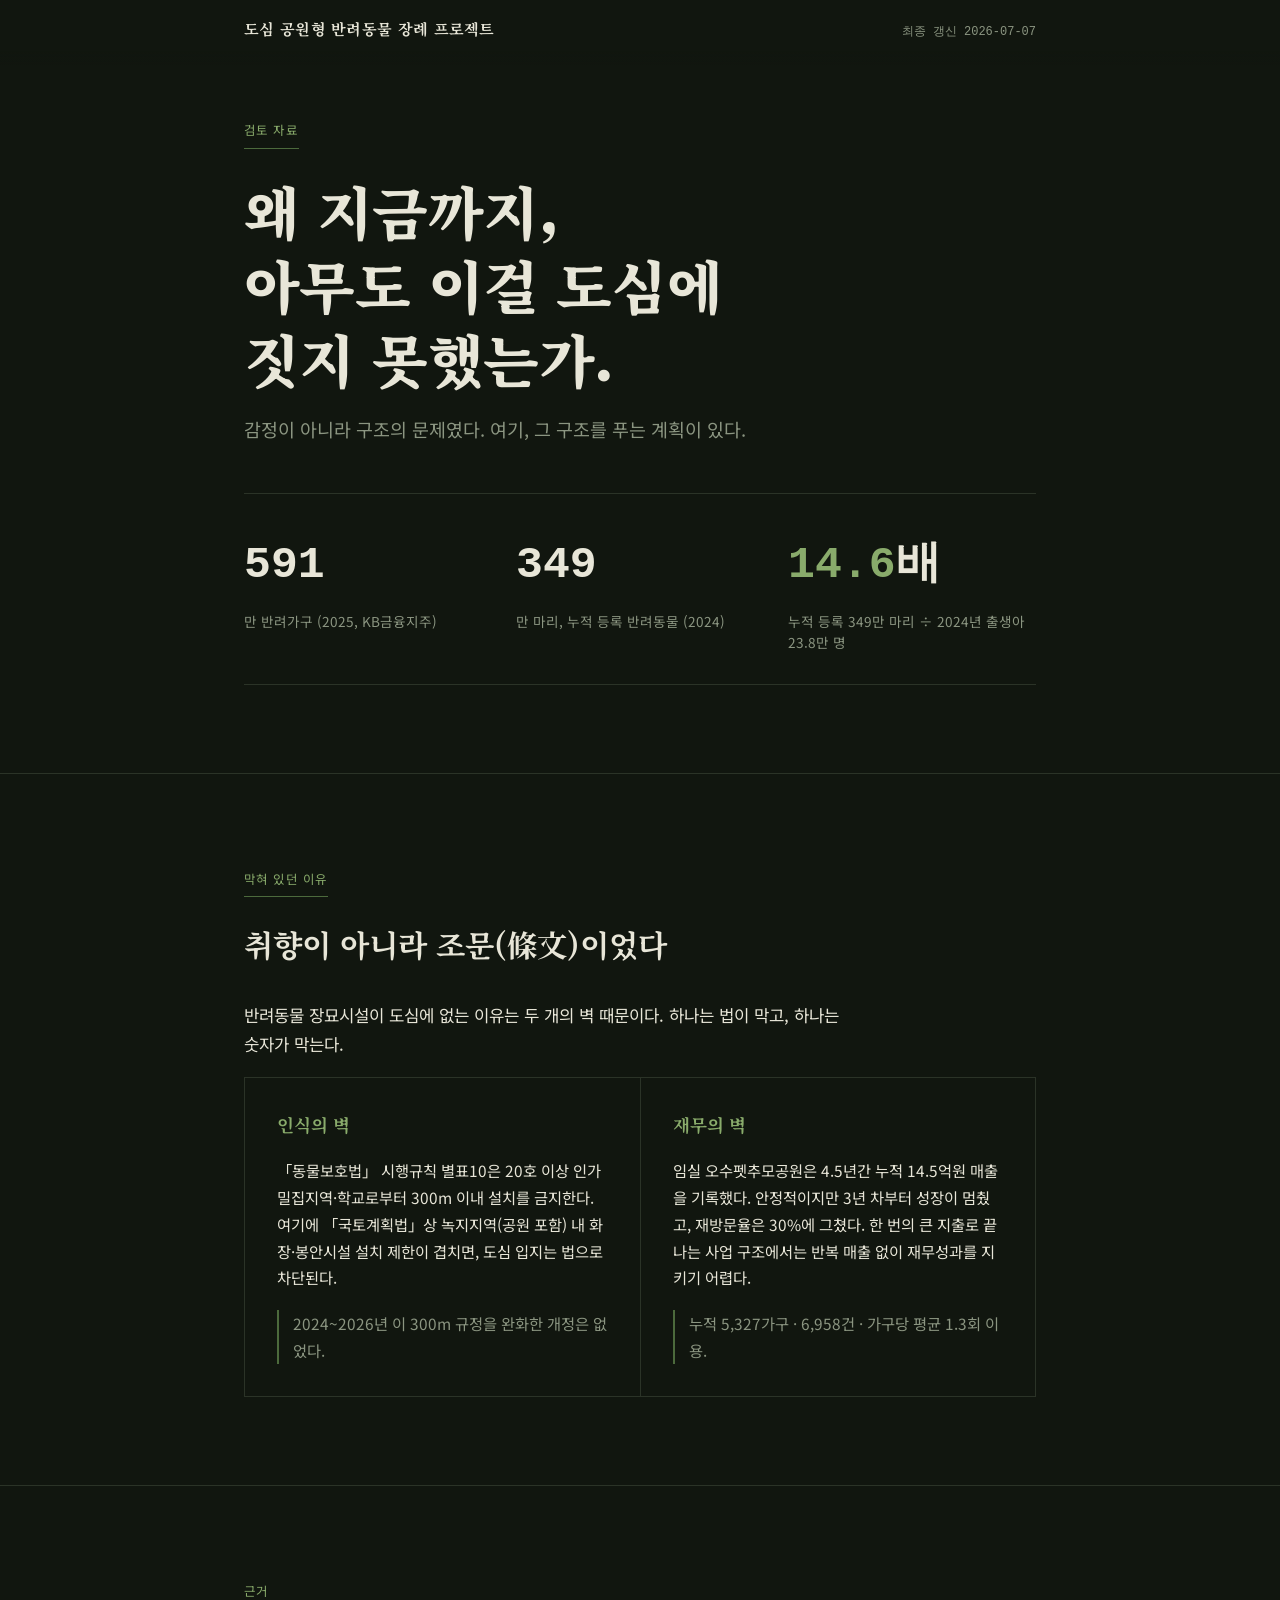
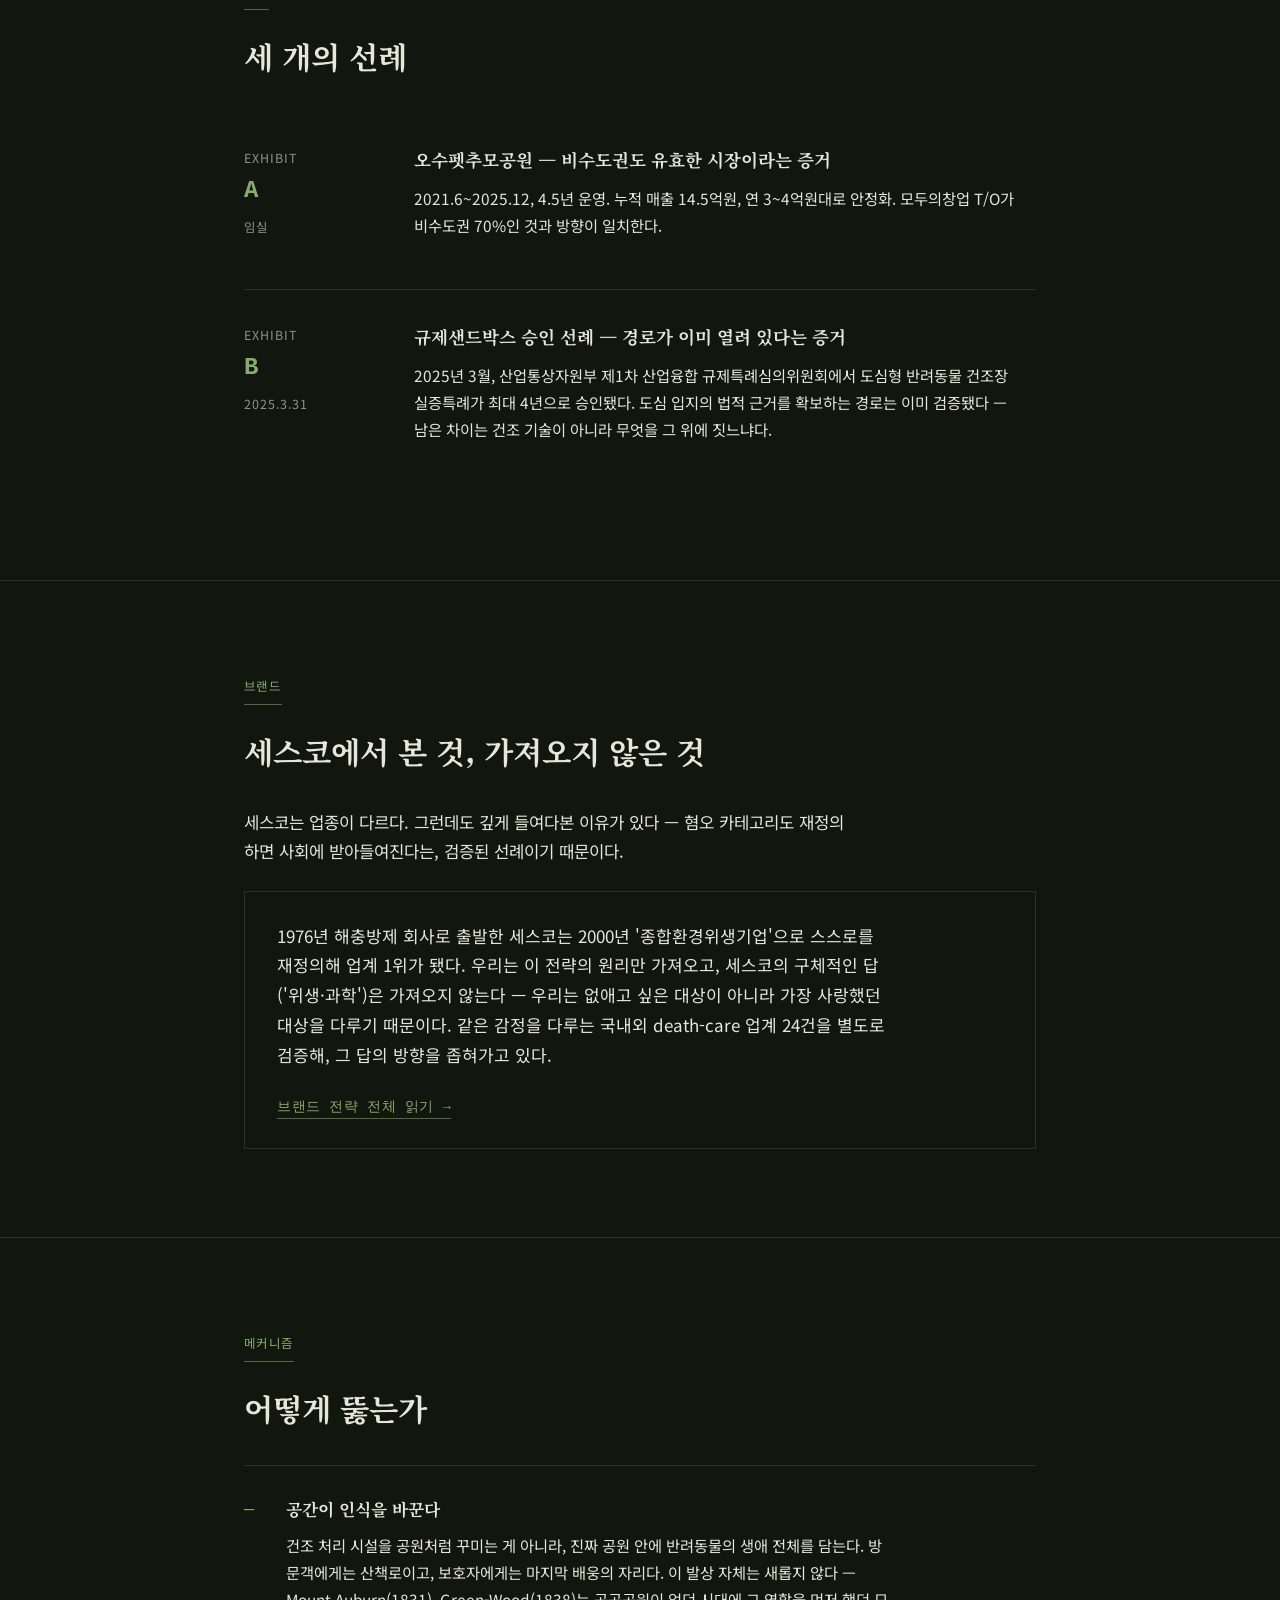
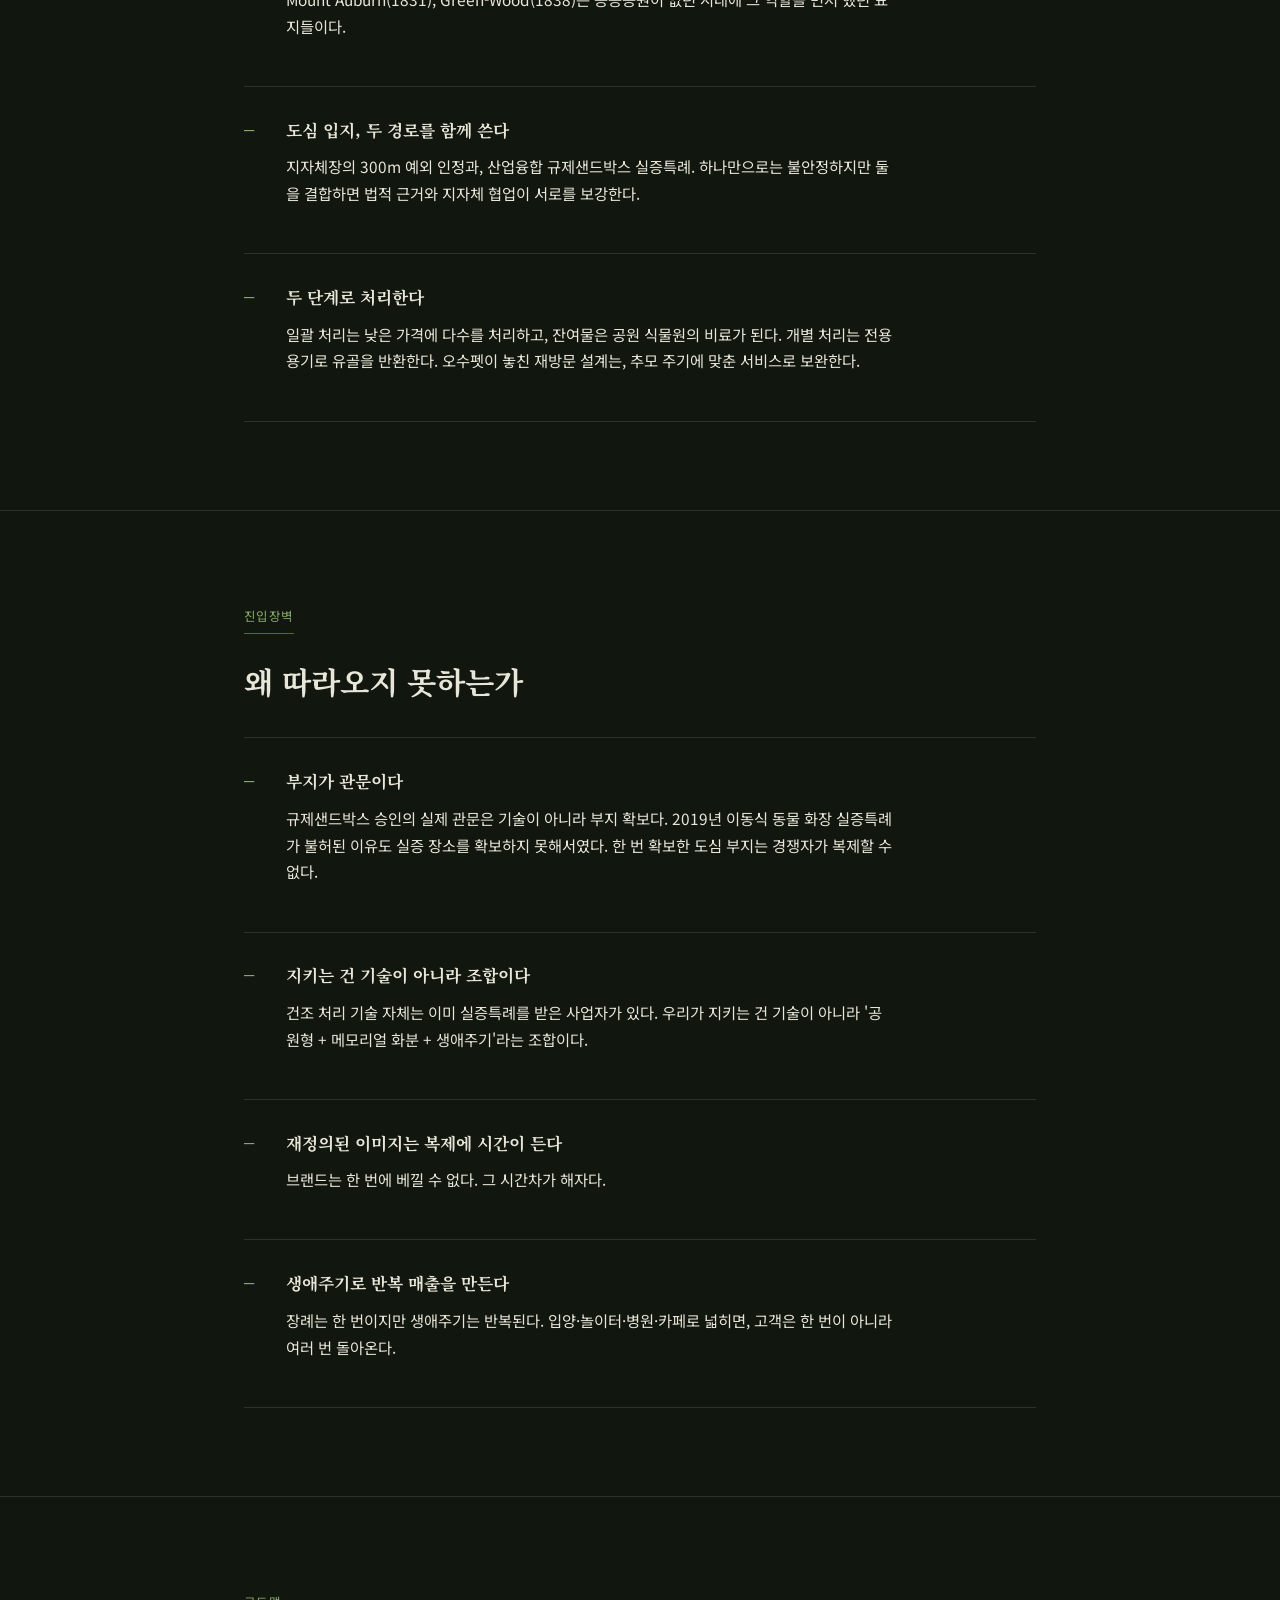
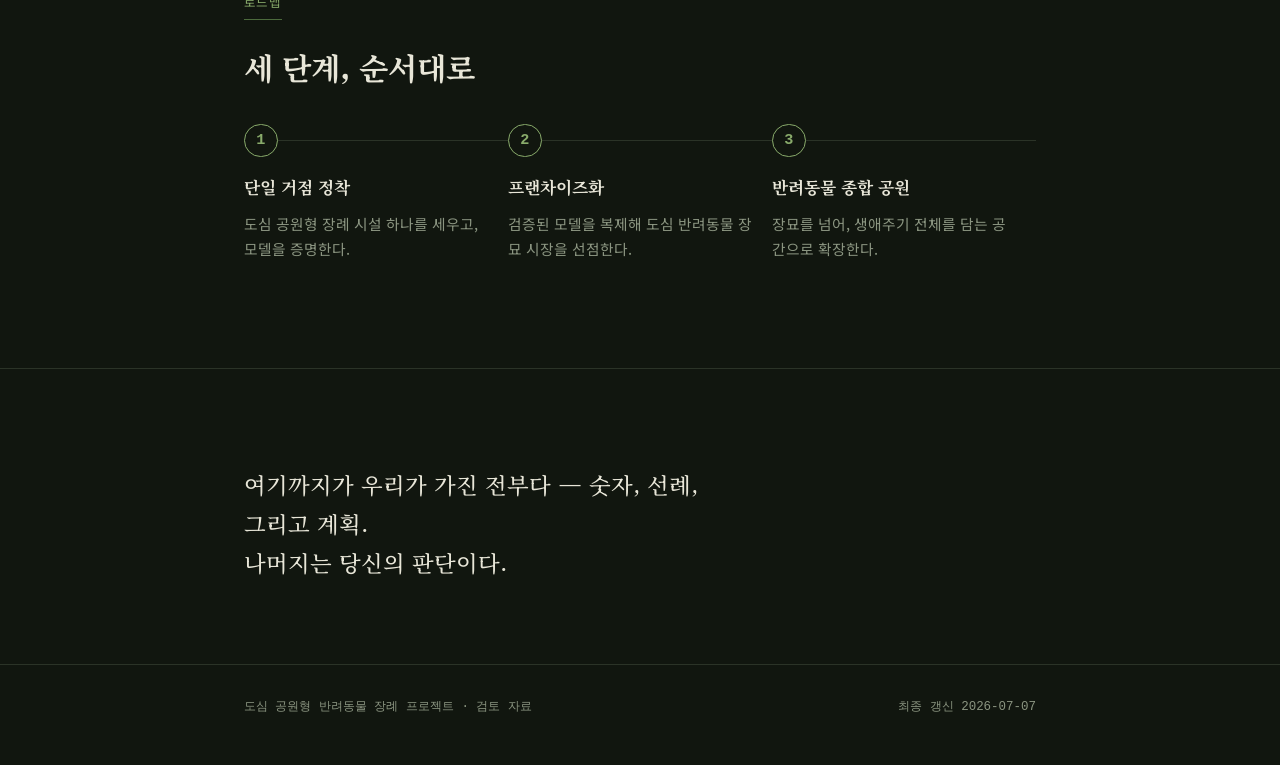
==== index.html @ 2a8d81c7 "Split brand deep-dive into its own page, apply green palette - Extract shared CSS/JS into assets/ so" ====
<!doctype html>
<html lang="ko">
<head>
<meta charset="utf-8" />
<meta name="viewport" content="width=device-width, initial-scale=1" />
<title>도심 공원형 반려동물 장례 프로젝트 — 검토 자료</title>
<meta name="description" content="도심 공원형 반려동물 장례 프로젝트: 왜 지금까지 아무도 이걸 도심에 짓지 못했는가에 대한 사실과 계획." />
<link rel="preconnect" href="https://fonts.googleapis.com" />
<link rel="preconnect" href="https://fonts.gstatic.com" crossorigin />
<link href="https://fonts.googleapis.com/css2?family=Noto+Serif+KR:wght@500;700;900&family=Noto+Sans+KR:wght@400;500;700&display=swap" rel="stylesheet" />
<link rel="stylesheet" href="assets/style.css" />
</head>
<body>

<header class="top">
  <div class="wrap">
    <span class="brand">도심 공원형 반려동물 장례 프로젝트</span>
    <span class="updated" id="updated">최종 갱신 2026-07-07</span>
  </div>
</header>

<section class="hero">
  <div class="wrap">
    <span class="eyebrow">검토 자료</span>
    <h1 class="reveal">왜 지금까지,<br>아무도 이걸 도심에<br>짓지 못했는가.</h1>
    <p class="sub reveal">감정이 아니라 구조의 문제였다. 여기, 그 구조를 푸는 계획이 있다.</p>

    <div class="statline reveal">
      <div class="stat">
        <div class="num" data-to="591">0</div>
        <div class="label">만 반려가구 (2025, KB금융지주)</div>
      </div>
      <div class="stat">
        <div class="num" data-to="349">0</div>
        <div class="label">만 마리, 누적 등록 반려동물 (2024)</div>
      </div>
      <div class="stat">
        <div class="num"><span>14.6</span><span style="color:var(--ink)">배</span></div>
        <div class="label">누적 등록 349만 마리 ÷ 2024년 출생아 23.8만 명</div>
      </div>
    </div>
  </div>
</section>

<section>
  <div class="wrap">
    <span class="eyebrow reveal">막혀 있던 이유</span>
    <h2 class="reveal">취향이 아니라 조문(條文)이었다</h2>
    <p class="lede reveal">반려동물 장묘시설이 도심에 없는 이유는 두 개의 벽 때문이다. 하나는 법이 막고, 하나는 숫자가 막는다.</p>
    <div class="walls reveal">
      <div class="wall">
        <h3>인식의 벽</h3>
        <p>「동물보호법」 시행규칙 별표10은 20호 이상 인가밀집지역·학교로부터 300m 이내 설치를 금지한다. 여기에 「국토계획법」상 녹지지역(공원 포함) 내 화장·봉안시설 설치 제한이 겹치면, 도심 입지는 법으로 차단된다.</p>
        <p class="cite">2024~2026년 이 300m 규정을 완화한 개정은 없었다.</p>
      </div>
      <div class="wall">
        <h3>재무의 벽</h3>
        <p>임실 오수펫추모공원은 4.5년간 누적 14.5억원 매출을 기록했다. 안정적이지만 3년 차부터 성장이 멈췄고, 재방문율은 30%에 그쳤다. 한 번의 큰 지출로 끝나는 사업 구조에서는 반복 매출 없이 재무성과를 지키기 어렵다.</p>
        <p class="cite">누적 5,327가구 · 6,958건 · 가구당 평균 1.3회 이용.</p>
      </div>
    </div>
  </div>
</section>

<section>
  <div class="wrap">
    <span class="eyebrow reveal">근거</span>
    <h2 class="reveal">세 개의 선례</h2>

    <div class="exhibit reveal">
      <div class="tag">Exhibit<b>A</b>임실</div>
      <div>
        <h3>오수펫추모공원 — 비수도권도 유효한 시장이라는 증거</h3>
        <p>2021.6~2025.12, 4.5년 운영. 누적 매출 14.5억원, 연 3~4억원대로 안정화. 모두의창업 T/O가 비수도권 70%인 것과 방향이 일치한다.</p>
      </div>
    </div>

    <div class="exhibit reveal">
      <div class="tag">Exhibit<b>B</b>2025.3.31</div>
      <div>
        <h3>규제샌드박스 승인 선례 — 경로가 이미 열려 있다는 증거</h3>
        <p>2025년 3월, 산업통상자원부 제1차 산업융합 규제특례심의위원회에서 도심형 반려동물 건조장 실증특례가 최대 4년으로 승인됐다. 도심 입지의 법적 근거를 확보하는 경로는 이미 검증됐다 — 남은 차이는 건조 기술이 아니라 무엇을 그 위에 짓느냐다.</p>
      </div>
    </div>

  </div>
</section>

<section>
  <div class="wrap">
    <span class="eyebrow reveal">브랜드</span>
    <h2 class="reveal">세스코에서 본 것, 가져오지 않은 것</h2>
    <p class="lede reveal">세스코는 업종이 다르다. 그런데도 깊게 들여다본 이유가 있다 — 혐오 카테고리도 재정의하면 사회에 받아들여진다는, 검증된 선례이기 때문이다.</p>
    <div class="teaser reveal">
      <p>1976년 해충방제 회사로 출발한 세스코는 2000년 '종합환경위생기업'으로 스스로를 재정의해 업계 1위가 됐다. 우리는 이 전략의 원리만 가져오고, 세스코의 구체적인 답('위생·과학')은 가져오지 않는다 — 우리는 없애고 싶은 대상이 아니라 가장 사랑했던 대상을 다루기 때문이다. 같은 감정을 다루는 국내외 death-care 업계 24건을 별도로 검증해, 그 답의 방향을 좁혀가고 있다.</p>
      <a class="more" href="brand.html">브랜드 전략 전체 읽기 →</a>
    </div>
  </div>
</section>

<section>
  <div class="wrap">
    <span class="eyebrow reveal">메커니즘</span>
    <h2 class="reveal">어떻게 뚫는가</h2>

    <div class="mech reveal">
      <div class="mech-item">
        <div class="dot">―</div>
        <div>
          <h3>공간이 인식을 바꾼다</h3>
          <p>건조 처리 시설을 공원처럼 꾸미는 게 아니라, 진짜 공원 안에 반려동물의 생애 전체를 담는다. 방문객에게는 산책로이고, 보호자에게는 마지막 배웅의 자리다. 이 발상 자체는 새롭지 않다 — Mount Auburn(1831), Green-Wood(1838)는 공공공원이 없던 시대에 그 역할을 먼저 했던 묘지들이다.</p>
        </div>
      </div>
      <div class="mech-item">
        <div class="dot">―</div>
        <div>
          <h3>도심 입지, 두 경로를 함께 쓴다</h3>
          <p>지자체장의 300m 예외 인정과, 산업융합 규제샌드박스 실증특례. 하나만으로는 불안정하지만 둘을 결합하면 법적 근거와 지자체 협업이 서로를 보강한다.</p>
        </div>
      </div>
      <div class="mech-item">
        <div class="dot">―</div>
        <div>
          <h3>두 단계로 처리한다</h3>
          <p>일괄 처리는 낮은 가격에 다수를 처리하고, 잔여물은 공원 식물원의 비료가 된다. 개별 처리는 전용 용기로 유골을 반환한다. 오수펫이 놓친 재방문 설계는, 추모 주기에 맞춘 서비스로 보완한다.</p>
        </div>
      </div>
    </div>
  </div>
</section>

<section>
  <div class="wrap">
    <span class="eyebrow reveal">진입장벽</span>
    <h2 class="reveal">왜 따라오지 못하는가</h2>

    <div class="mech reveal">
      <div class="mech-item">
        <div class="dot">―</div>
        <div>
          <h3>부지가 관문이다</h3>
          <p>규제샌드박스 승인의 실제 관문은 기술이 아니라 부지 확보다. 2019년 이동식 동물 화장 실증특례가 불허된 이유도 실증 장소를 확보하지 못해서였다. 한 번 확보한 도심 부지는 경쟁자가 복제할 수 없다.</p>
        </div>
      </div>
      <div class="mech-item">
        <div class="dot">―</div>
        <div>
          <h3>지키는 건 기술이 아니라 조합이다</h3>
          <p>건조 처리 기술 자체는 이미 실증특례를 받은 사업자가 있다. 우리가 지키는 건 기술이 아니라 '공원형 + 메모리얼 화분 + 생애주기'라는 조합이다.</p>
        </div>
      </div>
      <div class="mech-item">
        <div class="dot">―</div>
        <div>
          <h3>재정의된 이미지는 복제에 시간이 든다</h3>
          <p>브랜드는 한 번에 베낄 수 없다. 그 시간차가 해자다.</p>
        </div>
      </div>
      <div class="mech-item">
        <div class="dot">―</div>
        <div>
          <h3>생애주기로 반복 매출을 만든다</h3>
          <p>장례는 한 번이지만 생애주기는 반복된다. 입양·놀이터·병원·카페로 넓히면, 고객은 한 번이 아니라 여러 번 돌아온다.</p>
        </div>
      </div>
    </div>
  </div>
</section>

<section>
  <div class="wrap">
    <span class="eyebrow reveal">로드맵</span>
    <h2 class="reveal">세 단계, 순서대로</h2>
    <div class="road reveal">
      <div class="step">
        <div class="n">1</div>
        <h3>단일 거점 정착</h3>
        <p>도심 공원형 장례 시설 하나를 세우고, 모델을 증명한다.</p>
      </div>
      <div class="step">
        <div class="n">2</div>
        <h3>프랜차이즈화</h3>
        <p>검증된 모델을 복제해 도심 반려동물 장묘 시장을 선점한다.</p>
      </div>
      <div class="step">
        <div class="n">3</div>
        <h3>반려동물 종합 공원</h3>
        <p>장묘를 넘어, 생애주기 전체를 담는 공간으로 확장한다.</p>
      </div>
    </div>
  </div>
</section>

<section class="close">
  <div class="wrap">
    <p class="lede reveal">여기까지가 우리가 가진 전부다 — 숫자, 선례, 그리고 계획.<br>나머지는 당신의 판단이다.</p>
  </div>
</section>

<footer>
  <div class="wrap">
    <span>도심 공원형 반려동물 장례 프로젝트 · 검토 자료</span>
    <span>최종 갱신 2026-07-07</span>
  </div>
</footer>

<script src="assets/main.js"></script>

</body>
</html>
---- assets/style.css ----
:root{
  --ground:#11160f;
  --panel:#19211a;
  --ink:#e8e6d8;
  --muted:#8b9581;
  --accent:#89ab6b;
  --accent-dim:#4c6a3c;
  --line:#2b3327;
}
*{box-sizing:border-box;}
html{scroll-behavior:smooth;}
body{
  margin:0;
  background:var(--ground);
  color:var(--ink);
  font-family:'Noto Sans KR', -apple-system, 'Malgun Gothic', sans-serif;
  font-size:17px;
  line-height:1.75;
  -webkit-font-smoothing:antialiased;
}
@media (prefers-reduced-motion: no-preference){
  .reveal{opacity:0; transform:translateY(14px); transition:opacity .7s ease, transform .7s ease;}
  .reveal.in{opacity:1; transform:translateY(0);}
}
a{color:var(--accent);}
.mono{font-family:ui-monospace,'SF Mono','Cascadia Mono',Consolas,monospace; font-variant-numeric:tabular-nums;}
.serif{font-family:'Noto Serif KR','Nanum Myeongjo',ui-serif,Georgia,serif;}
.wrap{max-width:840px; margin:0 auto; padding:0 1.5rem;}

header.top{
  position:sticky; top:0; z-index:10;
  background:linear-gradient(var(--ground) 78%, transparent);
  padding:1rem 0 1.4rem;
}
header.top .wrap{display:flex; align-items:baseline; justify-content:space-between; gap:1rem;}
.brand{font-family:'Noto Serif KR',serif; font-weight:700; font-size:.95rem; letter-spacing:.02em;}
a.brand{text-decoration:none;}
a.brand:hover{color:var(--accent);}
.updated{font-size:.75rem; color:var(--muted); font-family:ui-monospace,monospace; white-space:nowrap;}

section{padding:5.5rem 0;}
section + section{border-top:1px solid var(--line);}

.eyebrow{
  display:inline-block; font-size:.78rem; letter-spacing:.12em; text-transform:uppercase;
  color:var(--accent); border-bottom:1px solid var(--accent-dim); padding-bottom:.35rem; margin-bottom:1.6rem;
}

/* Hero */
.hero{padding-top:3rem;}
.hero h1{
  font-family:'Noto Serif KR',serif; font-weight:900;
  font-size:clamp(2rem, 5vw + .6rem, 3.6rem);
  line-height:1.28; margin:0 0 1.1rem; text-wrap:balance;
  letter-spacing:-0.01em;
}
.hero .sub{font-size:1.15rem; color:var(--muted); max-width:34rem; margin:0 0 3rem;}
.statline{
  display:grid; grid-template-columns:repeat(3,1fr); gap:1.5rem;
  border-top:1px solid var(--line); border-bottom:1px solid var(--line); padding:2rem 0;
}
.stat .num{
  font-size:clamp(1.9rem, 4vw, 2.8rem); font-weight:600; color:var(--ink);
  font-family:ui-monospace,'SF Mono',Consolas,monospace; font-variant-numeric:tabular-nums;
}
.stat .num span{color:var(--accent);}
.stat .label{font-size:.85rem; color:var(--muted); margin-top:.4rem; line-height:1.5;}

/* Page (sub-page) hero, smaller than home hero */
.page-hero h1{
  font-family:'Noto Serif KR',serif; font-weight:900;
  font-size:clamp(1.8rem, 4vw + .4rem, 3rem);
  line-height:1.32; margin:0 0 1.1rem; text-wrap:balance; letter-spacing:-0.01em;
}

h2{
  font-family:'Noto Serif KR',serif; font-weight:700;
  font-size:clamp(1.4rem, 2.6vw, 1.9rem); line-height:1.4; margin:0 0 2.2rem; text-wrap:balance;
}
p{margin:0 0 1.1rem; max-width:38rem;}
p.lede{color:var(--ink); font-size:1.05rem;}
.cite{font-size:.85rem; color:var(--muted); border-left:2px solid var(--accent-dim); padding-left:.9rem; margin:1.2rem 0 0; max-width:36rem;}

/* Two walls */
.walls{display:grid; grid-template-columns:1fr 1fr; gap:0; border:1px solid var(--line);}
.wall{padding:2rem 2rem;}
.wall + .wall{border-left:1px solid var(--line);}
.wall h3{font-family:'Noto Serif KR',serif; font-size:1.1rem; margin:0 0 1rem; color:var(--accent); font-weight:700;}
.wall p{font-size:.96rem;}

/* Exhibits */
.exhibit{
  display:grid; grid-template-columns:9rem 1fr; gap:1.6rem;
  padding:2rem 0; border-top:1px solid var(--line);
}
.exhibit:first-of-type{border-top:none;}
.exhibit .tag{font-size:.78rem; letter-spacing:.08em; color:var(--muted); text-transform:uppercase; padding-top:.2rem;}
.exhibit .tag b{display:block; color:var(--accent); font-size:1.5rem; font-family:ui-monospace,monospace; letter-spacing:0; margin-bottom:.3rem;}
.exhibit h3{font-family:'Noto Serif KR',serif; font-size:1.1rem; margin:0 0 .6rem; font-weight:700;}
.exhibit p{font-size:.96rem;}

/* Mechanism list */
.mech{border-top:1px solid var(--line);}
.mech-item{padding:1.8rem 0; border-bottom:1px solid var(--line); display:grid; grid-template-columns:1.4rem 1fr; gap:1.2rem;}
.mech-item .dot{color:var(--accent); font-family:ui-monospace,monospace;}
.mech-item h3{font-family:'Noto Serif KR',serif; font-size:1.05rem; margin:0 0 .5rem; font-weight:700;}
.mech-item p{font-size:.96rem;}

/* Teaser (short summary + link to a sub-page) */
.teaser{border:1px solid var(--line); padding:1.8rem 2rem; margin-top:1.5rem;}
.teaser p{margin-bottom:1.2rem;}
.teaser a.more{
  font-family:ui-monospace,monospace; font-size:.85rem; letter-spacing:.04em;
  color:var(--accent); text-decoration:none; border-bottom:1px solid var(--accent-dim); padding-bottom:.2rem;
}
.teaser a.more:hover{border-color:var(--accent);}

/* Roadmap */
.road{display:grid; grid-template-columns:repeat(3,1fr); gap:0; position:relative; margin-top:1rem;}
.road::before{content:"";position:absolute; top:1.05rem; left:0; right:0; height:1px; background:var(--line);}
.step{padding:0 1.2rem 0 0;}
.step .n{
  width:2.1rem; height:2.1rem; border-radius:50%; background:var(--ground); border:1px solid var(--accent);
  color:var(--accent); font-family:ui-monospace,monospace; font-weight:700; font-size:.95rem;
  display:flex; align-items:center; justify-content:center; position:relative; z-index:1; margin-bottom:1rem;
}
.step h3{font-family:'Noto Serif KR',serif; font-size:1.05rem; margin:0 0 .5rem; font-weight:700;}
.step p{font-size:.92rem; color:var(--muted);}

.close{padding:6rem 0 4rem; text-align:left;}
.close p.lede{font-family:'Noto Serif KR',serif; font-size:1.4rem; color:var(--ink); font-weight:500; max-width:30rem;}

footer{padding:2rem 0 3rem; border-top:1px solid var(--line);}
footer .wrap{display:flex; justify-content:space-between; flex-wrap:wrap; gap:.5rem; font-size:.78rem; color:var(--muted); font-family:ui-monospace,monospace;}

@media (max-width:700px){
  .statline{grid-template-columns:1fr; gap:1.4rem;}
  .walls{grid-template-columns:1fr;}
  .wall + .wall{border-left:none; border-top:1px solid var(--line);}
  .exhibit{grid-template-columns:1fr; gap:.6rem;}
  .road{grid-template-columns:1fr; gap:2rem;}
  .road::before{display:none;}
}
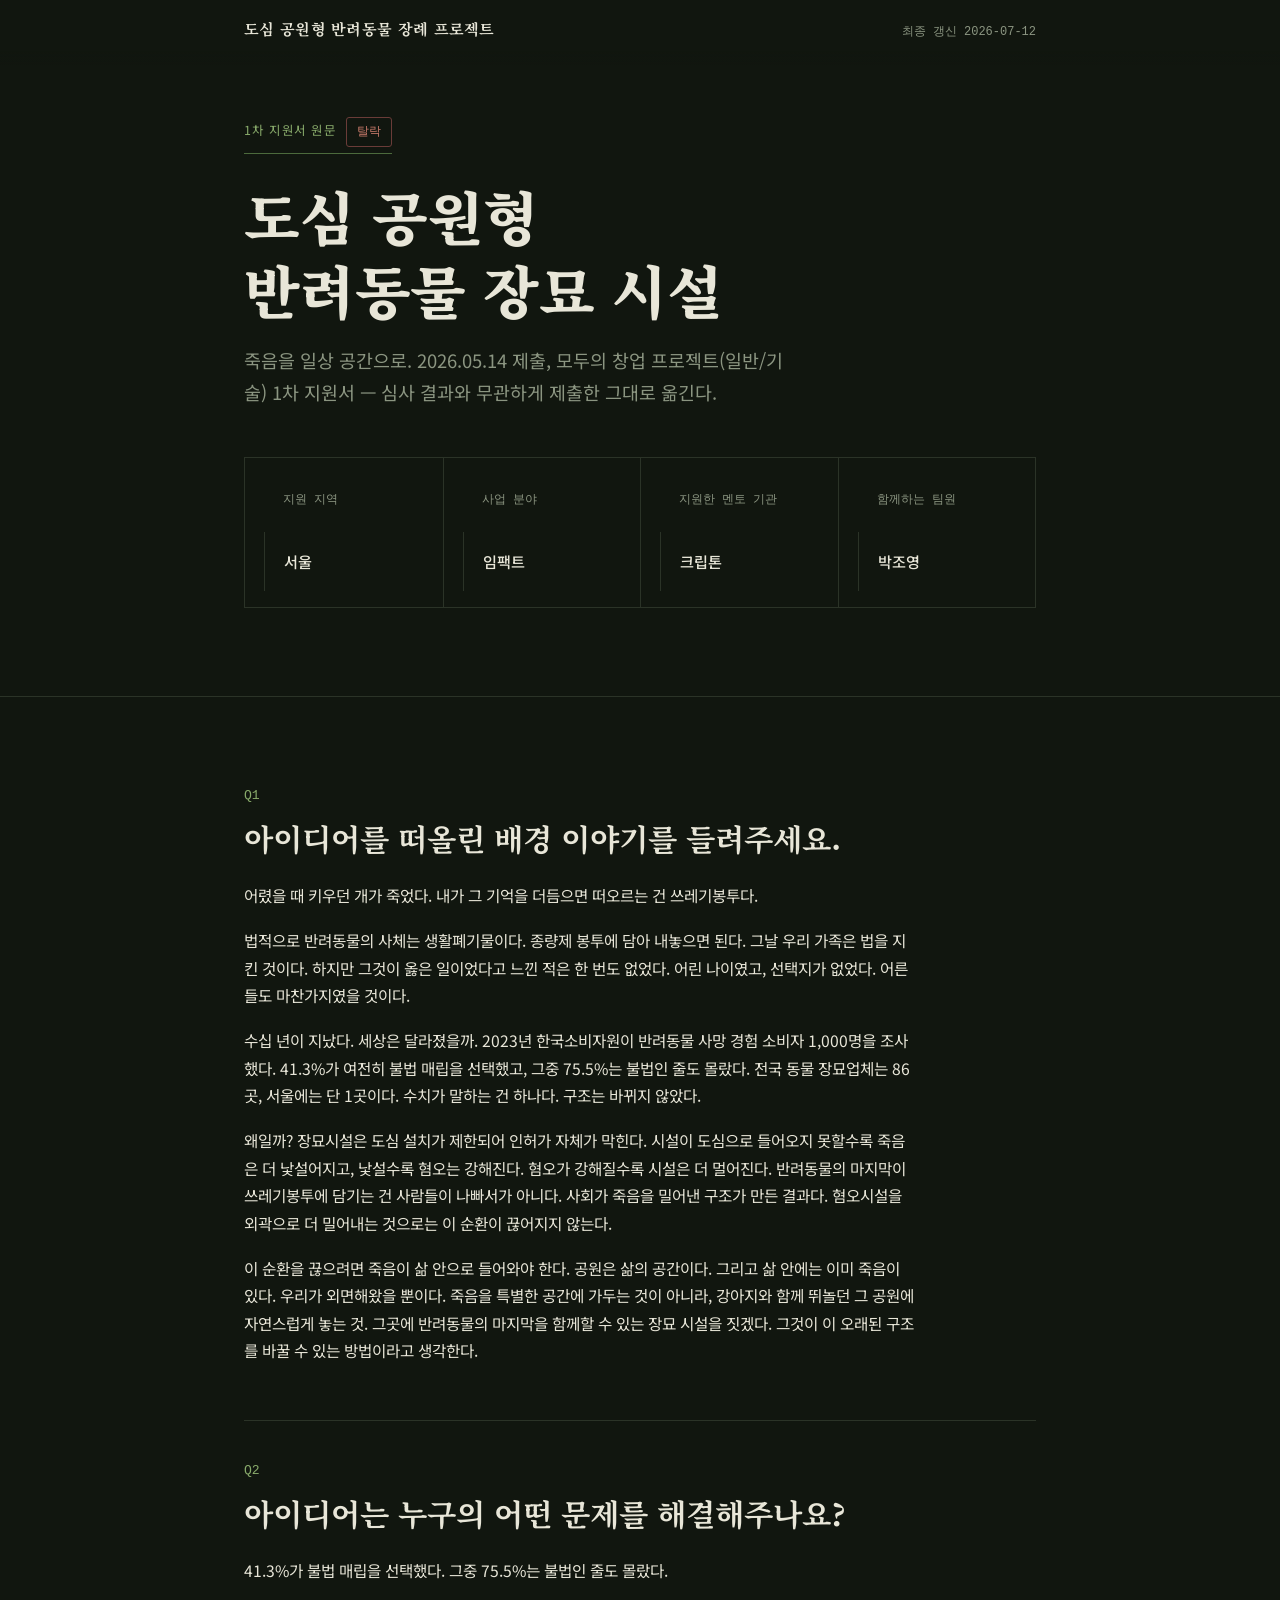
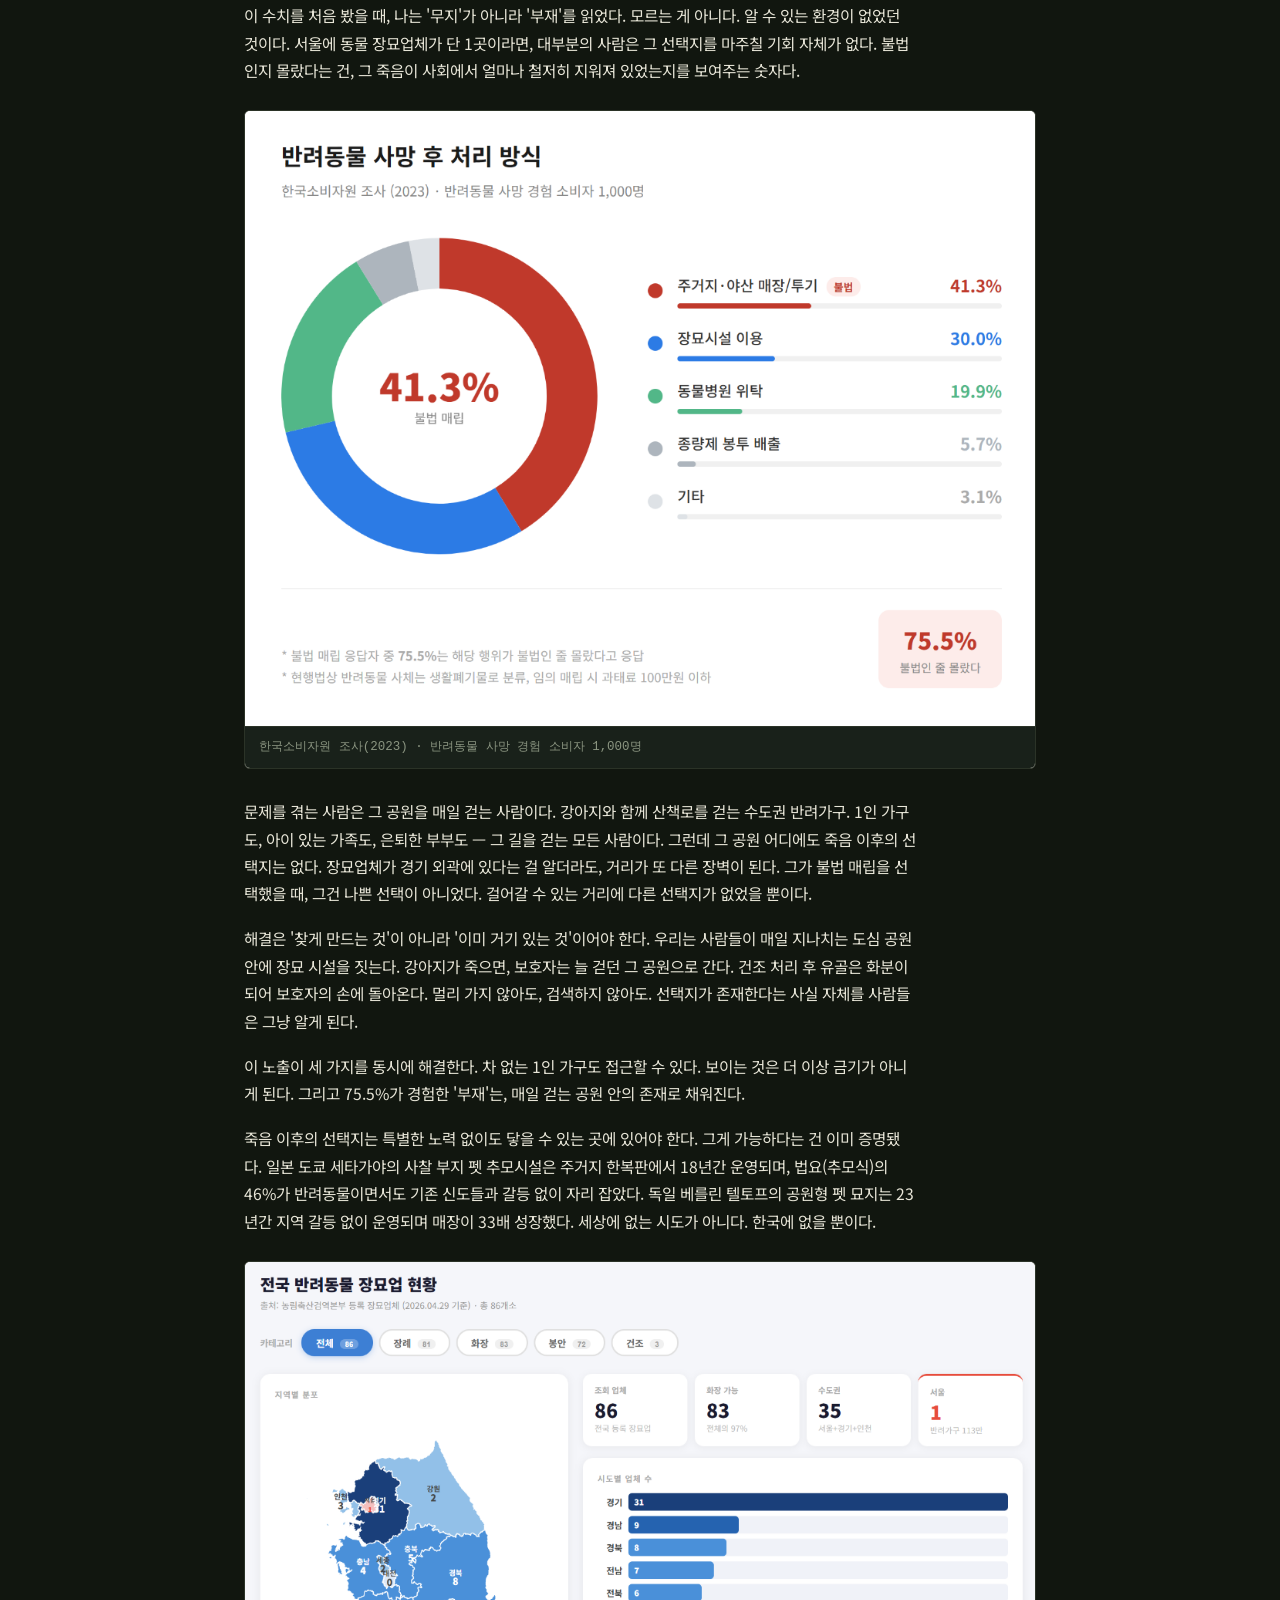
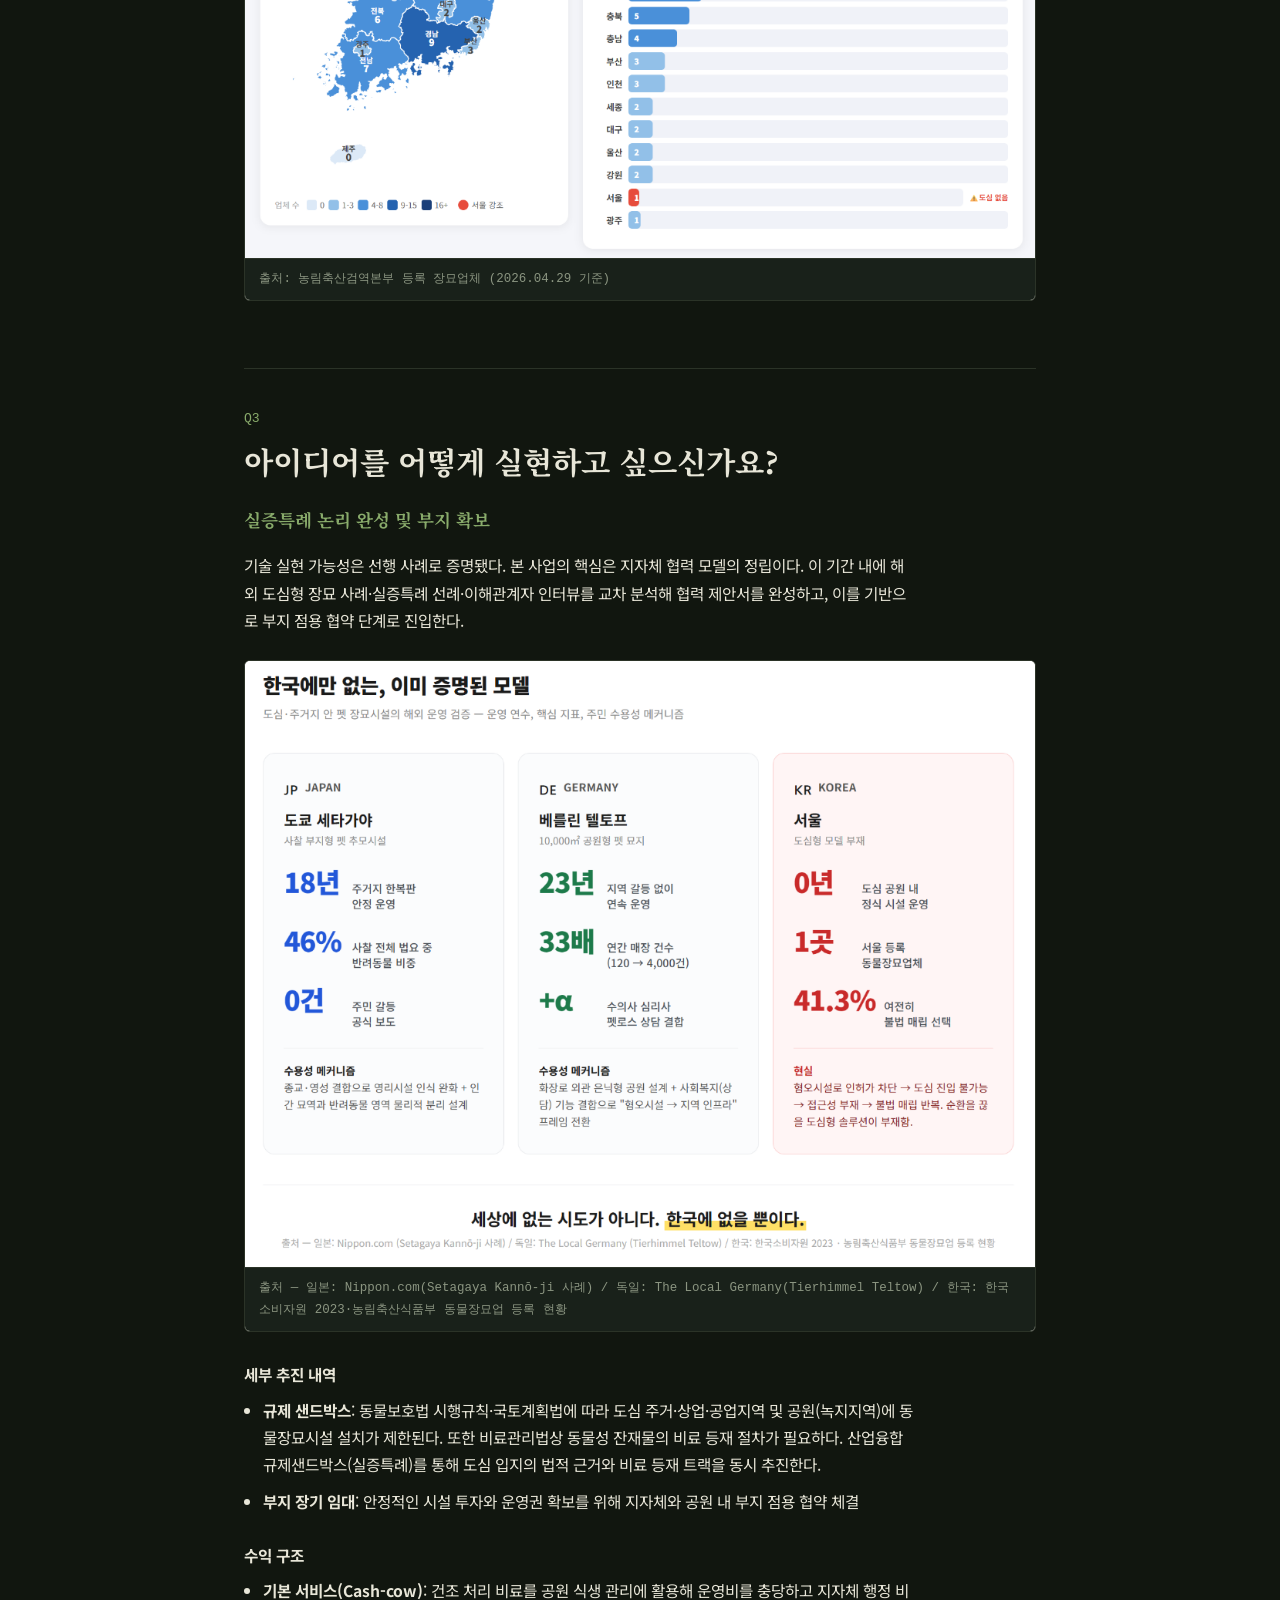
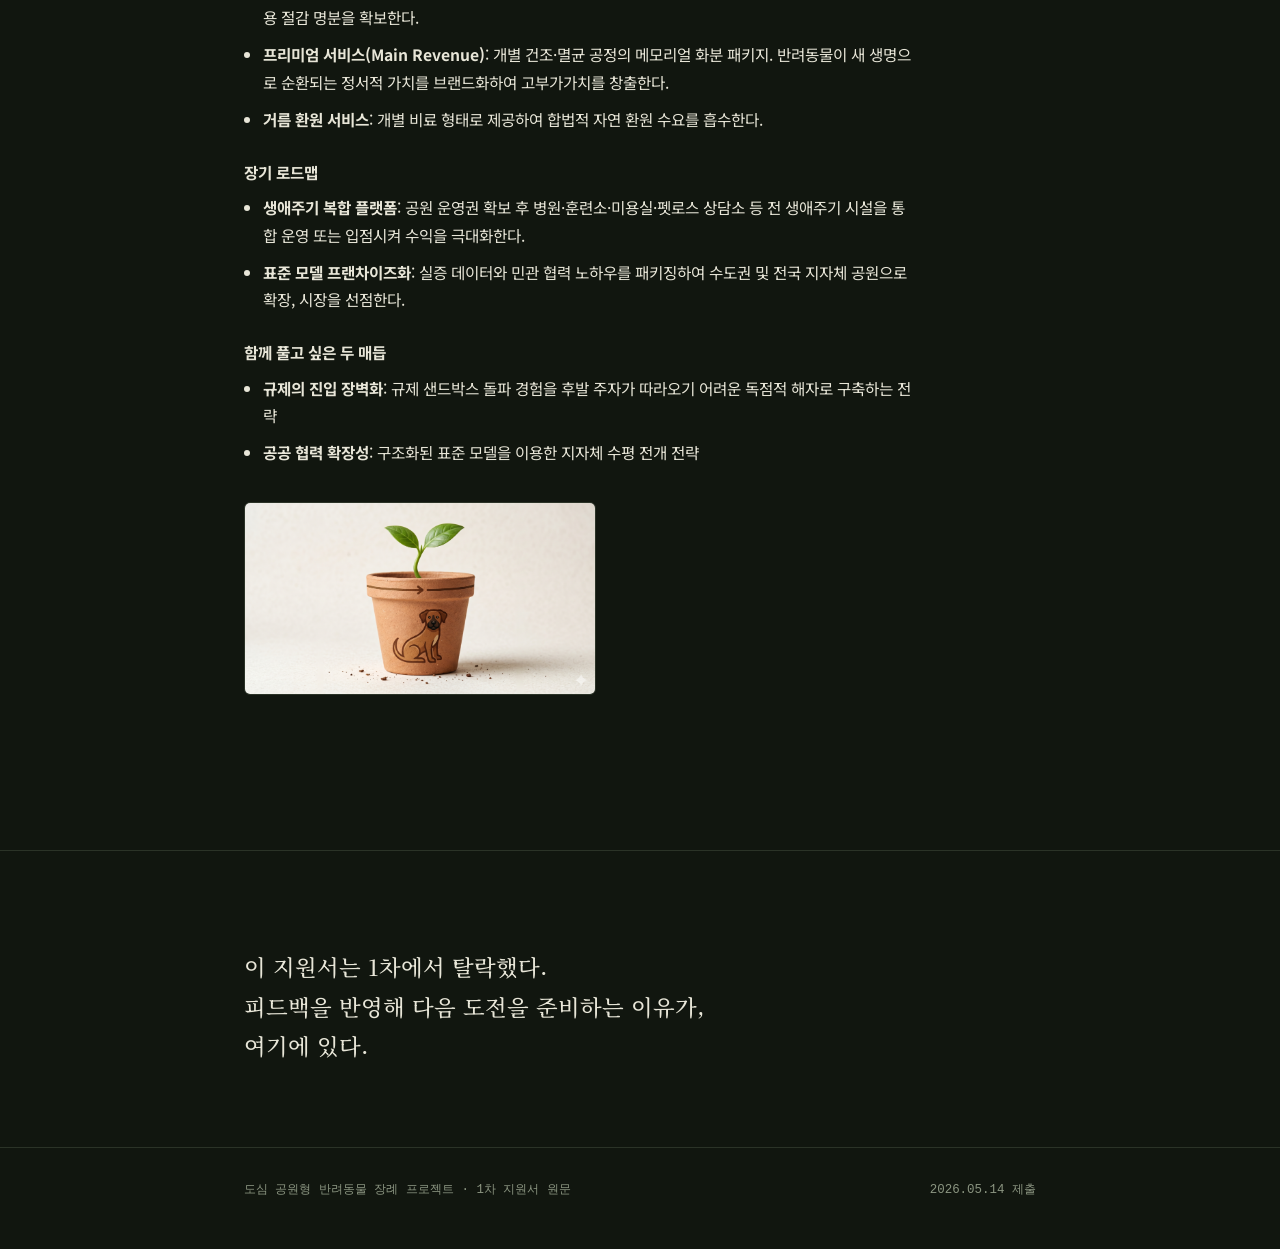
==== commit 7c73efd8: "1차 지원서 원문으로 홈페이지 교체 모두의 창업 프로젝트 1차 지원서(탈락) 제출 원문을 index 페이지에 그대로 반영. 기존 검토자료 내러티브는 제거." ====
--- a/index.html
+++ b/index.html
@@ -3,8 +3,8 @@
 <head>
 <meta charset="utf-8" />
 <meta name="viewport" content="width=device-width, initial-scale=1" />
-<title>도심 공원형 반려동물 장례 프로젝트 — 검토 자료</title>
-<meta name="description" content="도심 공원형 반려동물 장례 프로젝트: 왜 지금까지 아무도 이걸 도심에 짓지 못했는가에 대한 사실과 계획." />
+<title>도심 공원형 반려동물 장묘 시설 — 1차 지원서</title>
+<meta name="description" content="2026년 상반기 모두의 창업 프로젝트 1차 지원서 제출 원문. 도심 공원형 반려동물 장묘 시설 — 죽음을 일상 공간으로." />
 <link rel="preconnect" href="https://fonts.googleapis.com" />
 <link rel="preconnect" href="https://fonts.gstatic.com" crossorigin />
 <link href="https://fonts.googleapis.com/css2?family=Noto+Serif+KR:wght@500;700;900&family=Noto+Sans+KR:wght@400;500;700&display=swap" rel="stylesheet" />
@@ -15,192 +15,114 @@
 <header class="top">
   <div class="wrap">
     <span class="brand">도심 공원형 반려동물 장례 프로젝트</span>
-    <span class="updated" id="updated">최종 갱신 2026-07-07</span>
+    <span class="updated" id="updated">최종 갱신 2026-07-12</span>
   </div>
 </header>
 
 <section class="hero">
   <div class="wrap">
-    <span class="eyebrow">검토 자료</span>
-    <h1 class="reveal">왜 지금까지,<br>아무도 이걸 도심에<br>짓지 못했는가.</h1>
-    <p class="sub reveal">감정이 아니라 구조의 문제였다. 여기, 그 구조를 푸는 계획이 있다.</p>
-
-    <div class="statline reveal">
-      <div class="stat">
-        <div class="num" data-to="591">0</div>
-        <div class="label">만 반려가구 (2025, KB금융지주)</div>
-      </div>
-      <div class="stat">
-        <div class="num" data-to="349">0</div>
-        <div class="label">만 마리, 누적 등록 반려동물 (2024)</div>
-      </div>
-      <div class="stat">
-        <div class="num"><span>14.6</span><span style="color:var(--ink)">배</span></div>
-        <div class="label">누적 등록 349만 마리 ÷ 2024년 출생아 23.8만 명</div>
-      </div>
+    <span class="eyebrow">1차 지원서 원문<span class="status-badge">탈락</span></span>
+    <h1 class="reveal">도심 공원형<br>반려동물 장묘 시설</h1>
+    <p class="sub reveal">죽음을 일상 공간으로. 2026.05.14 제출, 모두의 창업 프로젝트(일반/기술) 1차 지원서 — 심사 결과와 무관하게 제출한 그대로 옮긴다.</p>
+    <div class="meta reveal">
+      <div><div class="k">지원 지역</div><div class="v">서울</div></div>
+      <div><div class="k">사업 분야</div><div class="v">임팩트</div></div>
+      <div><div class="k">지원한 멘토 기관</div><div class="v">크립톤</div></div>
+      <div><div class="k">함께하는 팀원</div><div class="v">박조영</div></div>
     </div>
   </div>
 </section>
 
 <section>
   <div class="wrap">
-    <span class="eyebrow reveal">막혀 있던 이유</span>
-    <h2 class="reveal">취향이 아니라 조문(條文)이었다</h2>
-    <p class="lede reveal">반려동물 장묘시설이 도심에 없는 이유는 두 개의 벽 때문이다. 하나는 법이 막고, 하나는 숫자가 막는다.</p>
-    <div class="walls reveal">
-      <div class="wall">
-        <h3>인식의 벽</h3>
-        <p>「동물보호법」 시행규칙 별표10은 20호 이상 인가밀집지역·학교로부터 300m 이내 설치를 금지한다. 여기에 「국토계획법」상 녹지지역(공원 포함) 내 화장·봉안시설 설치 제한이 겹치면, 도심 입지는 법으로 차단된다.</p>
-        <p class="cite">2024~2026년 이 300m 규정을 완화한 개정은 없었다.</p>
-      </div>
-      <div class="wall">
-        <h3>재무의 벽</h3>
-        <p>임실 오수펫추모공원은 4.5년간 누적 14.5억원 매출을 기록했다. 안정적이지만 3년 차부터 성장이 멈췄고, 재방문율은 30%에 그쳤다. 한 번의 큰 지출로 끝나는 사업 구조에서는 반복 매출 없이 재무성과를 지키기 어렵다.</p>
-        <p class="cite">누적 5,327가구 · 6,958건 · 가구당 평균 1.3회 이용.</p>
-      </div>
-    </div>
-  </div>
-</section>
 
-<section>
-  <div class="wrap">
-    <span class="eyebrow reveal">근거</span>
-    <h2 class="reveal">세 개의 선례</h2>
-
-    <div class="exhibit reveal">
-      <div class="tag">Exhibit<b>A</b>임실</div>
-      <div>
-        <h3>오수펫추모공원 — 비수도권도 유효한 시장이라는 증거</h3>
-        <p>2021.6~2025.12, 4.5년 운영. 누적 매출 14.5억원, 연 3~4억원대로 안정화. 모두의창업 T/O가 비수도권 70%인 것과 방향이 일치한다.</p>
-      </div>
+    <div class="qblock reveal">
+      <span class="qtag">Q1</span>
+      <h2>아이디어를 떠올린 배경 이야기를 들려주세요.</h2>
+      <p>어렸을 때 키우던 개가 죽었다. 내가 그 기억을 더듬으면 떠오르는 건 쓰레기봉투다.</p>
+      <p>법적으로 반려동물의 사체는 생활폐기물이다. 종량제 봉투에 담아 내놓으면 된다. 그날 우리 가족은 법을 지킨 것이다. 하지만 그것이 옳은 일이었다고 느낀 적은 한 번도 없었다. 어린 나이였고, 선택지가 없었다. 어른들도 마찬가지였을 것이다.</p>
+      <p>수십 년이 지났다. 세상은 달라졌을까. 2023년 한국소비자원이 반려동물 사망 경험 소비자 1,000명을 조사했다. 41.3%가 여전히 불법 매립을 선택했고, 그중 75.5%는 불법인 줄도 몰랐다. 전국 동물 장묘업체는 86곳, 서울에는 단 1곳이다. 수치가 말하는 건 하나다. 구조는 바뀌지 않았다.</p>
+      <p>왜일까? 장묘시설은 도심 설치가 제한되어 인허가 자체가 막힌다. 시설이 도심으로 들어오지 못할수록 죽음은 더 낯설어지고, 낯설수록 혐오는 강해진다. 혐오가 강해질수록 시설은 더 멀어진다. 반려동물의 마지막이 쓰레기봉투에 담기는 건 사람들이 나빠서가 아니다. 사회가 죽음을 밀어낸 구조가 만든 결과다. 혐오시설을 외곽으로 더 밀어내는 것으로는 이 순환이 끊어지지 않는다.</p>
+      <p>이 순환을 끊으려면 죽음이 삶 안으로 들어와야 한다. 공원은 삶의 공간이다. 그리고 삶 안에는 이미 죽음이 있다. 우리가 외면해왔을 뿐이다. 죽음을 특별한 공간에 가두는 것이 아니라, 강아지와 함께 뛰놀던 그 공원에 자연스럽게 놓는 것. 그곳에 반려동물의 마지막을 함께할 수 있는 장묘 시설을 짓겠다. 그것이 이 오래된 구조를 바꿀 수 있는 방법이라고 생각한다.</p>
     </div>
 
-    <div class="exhibit reveal">
-      <div class="tag">Exhibit<b>B</b>2025.3.31</div>
-      <div>
-        <h3>규제샌드박스 승인 선례 — 경로가 이미 열려 있다는 증거</h3>
-        <p>2025년 3월, 산업통상자원부 제1차 산업융합 규제특례심의위원회에서 도심형 반려동물 건조장 실증특례가 최대 4년으로 승인됐다. 도심 입지의 법적 근거를 확보하는 경로는 이미 검증됐다 — 남은 차이는 건조 기술이 아니라 무엇을 그 위에 짓느냐다.</p>
-      </div>
+    <div class="qblock reveal">
+      <span class="qtag">Q2</span>
+      <h2>아이디어는 누구의 어떤 문제를 해결해주나요?</h2>
+      <p>41.3%가 불법 매립을 선택했다. 그중 75.5%는 불법인 줄도 몰랐다.</p>
+      <p>이 수치를 처음 봤을 때, 나는 '무지'가 아니라 '부재'를 읽었다. 모르는 게 아니다. 알 수 있는 환경이 없었던 것이다. 서울에 동물 장묘업체가 단 1곳이라면, 대부분의 사람은 그 선택지를 마주칠 기회 자체가 없다. 불법인지 몰랐다는 건, 그 죽음이 사회에서 얼마나 철저히 지워져 있었는지를 보여주는 숫자다.</p>
+
+      <figure class="figure">
+        <img src="assets/app/donut.png" alt="반려동물 사망 후 처리 방식 — 한국소비자원 조사(2023), 불법 매립 41.3%" loading="lazy" />
+        <figcaption>한국소비자원 조사(2023) · 반려동물 사망 경험 소비자 1,000명</figcaption>
+      </figure>
+
+      <p>문제를 겪는 사람은 그 공원을 매일 걷는 사람이다. 강아지와 함께 산책로를 걷는 수도권 반려가구. 1인 가구도, 아이 있는 가족도, 은퇴한 부부도 — 그 길을 걷는 모든 사람이다. 그런데 그 공원 어디에도 죽음 이후의 선택지는 없다. 장묘업체가 경기 외곽에 있다는 걸 알더라도, 거리가 또 다른 장벽이 된다. 그가 불법 매립을 선택했을 때, 그건 나쁜 선택이 아니었다. 걸어갈 수 있는 거리에 다른 선택지가 없었을 뿐이다.</p>
+      <p>해결은 '찾게 만드는 것'이 아니라 '이미 거기 있는 것'이어야 한다. 우리는 사람들이 매일 지나치는 도심 공원 안에 장묘 시설을 짓는다. 강아지가 죽으면, 보호자는 늘 걷던 그 공원으로 간다. 건조 처리 후 유골은 화분이 되어 보호자의 손에 돌아온다. 멀리 가지 않아도, 검색하지 않아도. 선택지가 존재한다는 사실 자체를 사람들은 그냥 알게 된다.</p>
+      <p>이 노출이 세 가지를 동시에 해결한다. 차 없는 1인 가구도 접근할 수 있다. 보이는 것은 더 이상 금기가 아니게 된다. 그리고 75.5%가 경험한 '부재'는, 매일 걷는 공원 안의 존재로 채워진다.</p>
+      <p>죽음 이후의 선택지는 특별한 노력 없이도 닿을 수 있는 곳에 있어야 한다. 그게 가능하다는 건 이미 증명됐다. 일본 도쿄 세타가야의 사찰 부지 펫 추모시설은 주거지 한복판에서 18년간 운영되며, 법요(추모식)의 46%가 반려동물이면서도 기존 신도들과 갈등 없이 자리 잡았다. 독일 베를린 텔토프의 공원형 펫 묘지는 23년간 지역 갈등 없이 운영되며 매장이 33배 성장했다. 세상에 없는 시도가 아니다. 한국에 없을 뿐이다.</p>
+
+      <figure class="figure">
+        <img src="assets/app/map.png" alt="전국 반려동물 장묘업 현황 — 총 86개소, 서울 1곳" loading="lazy" />
+        <figcaption>출처: 농림축산검역본부 등록 장묘업체 (2026.04.29 기준)</figcaption>
+      </figure>
+    </div>
+
+    <div class="qblock reveal">
+      <span class="qtag">Q3</span>
+      <h2>아이디어를 어떻게 실현하고 싶으신가요?</h2>
+
+      <h3 style="font-family:'Noto Serif KR',serif; font-size:1.1rem; color:var(--accent); margin:0 0 1rem;">실증특례 논리 완성 및 부지 확보</h3>
+      <p>기술 실현 가능성은 선행 사례로 증명됐다. 본 사업의 핵심은 지자체 협력 모델의 정립이다. 이 기간 내에 해외 도심형 장묘 사례·실증특례 선례·이해관계자 인터뷰를 교차 분석해 협력 제안서를 완성하고, 이를 기반으로 부지 점용 협약 단계로 진입한다.</p>
+
+      <figure class="figure">
+        <img src="assets/app/compare.png" alt="한국에만 없는, 이미 증명된 모델 — 도쿄 세타가야·베를린 텔토프·서울 비교" loading="lazy" />
+        <figcaption>출처 — 일본: Nippon.com(Setagaya Kannō-ji 사례) / 독일: The Local Germany(Tierhimmel Teltow) / 한국: 한국소비자원 2023·농림축산식품부 동물장묘업 등록 현황</figcaption>
+      </figure>
+
+      <p style="font-weight:700; color:var(--ink); margin-bottom:.5rem;">세부 추진 내역</p>
+      <ul style="max-width:42rem; font-size:.98rem; padding-left:1.2rem; margin:0 0 1.6rem;">
+        <li style="margin-bottom:.6rem;"><b>규제 샌드박스</b>: 동물보호법 시행규칙·국토계획법에 따라 도심 주거·상업·공업지역 및 공원(녹지지역)에 동물장묘시설 설치가 제한된다. 또한 비료관리법상 동물성 잔재물의 비료 등재 절차가 필요하다. 산업융합 규제샌드박스(실증특례)를 통해 도심 입지의 법적 근거와 비료 등재 트랙을 동시 추진한다.</li>
+        <li><b>부지 장기 임대</b>: 안정적인 시설 투자와 운영권 확보를 위해 지자체와 공원 내 부지 점용 협약 체결</li>
+      </ul>
+
+      <p style="font-weight:700; color:var(--ink); margin-bottom:.5rem;">수익 구조</p>
+      <ul style="max-width:42rem; font-size:.98rem; padding-left:1.2rem; margin:0 0 1.6rem;">
+        <li style="margin-bottom:.6rem;"><b>기본 서비스(Cash-cow)</b>: 건조 처리 비료를 공원 식생 관리에 활용해 운영비를 충당하고 지자체 행정 비용 절감 명분을 확보한다.</li>
+        <li style="margin-bottom:.6rem;"><b>프리미엄 서비스(Main Revenue)</b>: 개별 건조·멸균 공정의 메모리얼 화분 패키지. 반려동물이 새 생명으로 순환되는 정서적 가치를 브랜드화하여 고부가가치를 창출한다.</li>
+        <li><b>거름 환원 서비스</b>: 개별 비료 형태로 제공하여 합법적 자연 환원 수요를 흡수한다.</li>
+      </ul>
+
+      <p style="font-weight:700; color:var(--ink); margin-bottom:.5rem;">장기 로드맵</p>
+      <ul style="max-width:42rem; font-size:.98rem; padding-left:1.2rem; margin:0 0 1.6rem;">
+        <li style="margin-bottom:.6rem;"><b>생애주기 복합 플랫폼</b>: 공원 운영권 확보 후 병원·훈련소·미용실·펫로스 상담소 등 전 생애주기 시설을 통합 운영 또는 입점시켜 수익을 극대화한다.</li>
+        <li><b>표준 모델 프랜차이즈화</b>: 실증 데이터와 민관 협력 노하우를 패키징하여 수도권 및 전국 지자체 공원으로 확장, 시장을 선점한다.</li>
+      </ul>
+
+      <p style="font-weight:700; color:var(--ink); margin-bottom:.5rem;">함께 풀고 싶은 두 매듭</p>
+      <ul style="max-width:42rem; font-size:.98rem; padding-left:1.2rem; margin:0;">
+        <li style="margin-bottom:.6rem;"><b>규제의 진입 장벽화</b>: 규제 샌드박스 돌파 경험을 후발 주자가 따라오기 어려운 독점적 해자로 구축하는 전략</li>
+        <li><b>공공 협력 확장성</b>: 구조화된 표준 모델을 이용한 지자체 수평 전개 전략</li>
+      </ul>
+
+      <figure class="figure reveal" style="margin-top:2.2rem; max-width:22rem;">
+        <img src="assets/app/pot.png" alt="메모리얼 화분 컨셉 이미지 — 반려동물 일러스트가 그려진 화분에서 새싹이 자라는 모습" loading="lazy" />
+      </figure>
     </div>
 
   </div>
 </section>
 
-<section>
-  <div class="wrap">
-    <span class="eyebrow reveal">브랜드</span>
-    <h2 class="reveal">세스코에서 본 것, 가져오지 않은 것</h2>
-    <p class="lede reveal">세스코는 업종이 다르다. 그런데도 깊게 들여다본 이유가 있다 — 혐오 카테고리도 재정의하면 사회에 받아들여진다는, 검증된 선례이기 때문이다.</p>
-    <div class="teaser reveal">
-      <p>1976년 해충방제 회사로 출발한 세스코는 2000년 '종합환경위생기업'으로 스스로를 재정의해 업계 1위가 됐다. 우리는 이 전략의 원리만 가져오고, 세스코의 구체적인 답('위생·과학')은 가져오지 않는다 — 우리는 없애고 싶은 대상이 아니라 가장 사랑했던 대상을 다루기 때문이다. 같은 감정을 다루는 국내외 death-care 업계 24건을 별도로 검증해, 그 답의 방향을 좁혀가고 있다.</p>
-      <a class="more" href="brand.html">브랜드 전략 전체 읽기 →</a>
-    </div>
-  </div>
-</section>
-
-<section>
-  <div class="wrap">
-    <span class="eyebrow reveal">메커니즘</span>
-    <h2 class="reveal">어떻게 뚫는가</h2>
-
-    <div class="mech reveal">
-      <div class="mech-item">
-        <div class="dot">―</div>
-        <div>
-          <h3>공간이 인식을 바꾼다</h3>
-          <p>건조 처리 시설을 공원처럼 꾸미는 게 아니라, 진짜 공원 안에 반려동물의 생애 전체를 담는다. 방문객에게는 산책로이고, 보호자에게는 마지막 배웅의 자리다. 이 발상 자체는 새롭지 않다 — Mount Auburn(1831), Green-Wood(1838)는 공공공원이 없던 시대에 그 역할을 먼저 했던 묘지들이다.</p>
-        </div>
-      </div>
-      <div class="mech-item">
-        <div class="dot">―</div>
-        <div>
-          <h3>도심 입지, 두 경로를 함께 쓴다</h3>
-          <p>지자체장의 300m 예외 인정과, 산업융합 규제샌드박스 실증특례. 하나만으로는 불안정하지만 둘을 결합하면 법적 근거와 지자체 협업이 서로를 보강한다.</p>
-        </div>
-      </div>
-      <div class="mech-item">
-        <div class="dot">―</div>
-        <div>
-          <h3>두 단계로 처리한다</h3>
-          <p>일괄 처리는 낮은 가격에 다수를 처리하고, 잔여물은 공원 식물원의 비료가 된다. 개별 처리는 전용 용기로 유골을 반환한다. 오수펫이 놓친 재방문 설계는, 추모 주기에 맞춘 서비스로 보완한다.</p>
-        </div>
-      </div>
-    </div>
-  </div>
-</section>
-
-<section>
-  <div class="wrap">
-    <span class="eyebrow reveal">진입장벽</span>
-    <h2 class="reveal">왜 따라오지 못하는가</h2>
-
-    <div class="mech reveal">
-      <div class="mech-item">
-        <div class="dot">―</div>
-        <div>
-          <h3>부지가 관문이다</h3>
-          <p>규제샌드박스 승인의 실제 관문은 기술이 아니라 부지 확보다. 2019년 이동식 동물 화장 실증특례가 불허된 이유도 실증 장소를 확보하지 못해서였다. 한 번 확보한 도심 부지는 경쟁자가 복제할 수 없다.</p>
-        </div>
-      </div>
-      <div class="mech-item">
-        <div class="dot">―</div>
-        <div>
-          <h3>지키는 건 기술이 아니라 조합이다</h3>
-          <p>건조 처리 기술 자체는 이미 실증특례를 받은 사업자가 있다. 우리가 지키는 건 기술이 아니라 '공원형 + 메모리얼 화분 + 생애주기'라는 조합이다.</p>
-        </div>
-      </div>
-      <div class="mech-item">
-        <div class="dot">―</div>
-        <div>
-          <h3>재정의된 이미지는 복제에 시간이 든다</h3>
-          <p>브랜드는 한 번에 베낄 수 없다. 그 시간차가 해자다.</p>
-        </div>
-      </div>
-      <div class="mech-item">
-        <div class="dot">―</div>
-        <div>
-          <h3>생애주기로 반복 매출을 만든다</h3>
-          <p>장례는 한 번이지만 생애주기는 반복된다. 입양·놀이터·병원·카페로 넓히면, 고객은 한 번이 아니라 여러 번 돌아온다.</p>
-        </div>
-      </div>
-    </div>
-  </div>
-</section>
-
-<section>
-  <div class="wrap">
-    <span class="eyebrow reveal">로드맵</span>
-    <h2 class="reveal">세 단계, 순서대로</h2>
-    <div class="road reveal">
-      <div class="step">
-        <div class="n">1</div>
-        <h3>단일 거점 정착</h3>
-        <p>도심 공원형 장례 시설 하나를 세우고, 모델을 증명한다.</p>
-      </div>
-      <div class="step">
-        <div class="n">2</div>
-        <h3>프랜차이즈화</h3>
-        <p>검증된 모델을 복제해 도심 반려동물 장묘 시장을 선점한다.</p>
-      </div>
-      <div class="step">
-        <div class="n">3</div>
-        <h3>반려동물 종합 공원</h3>
-        <p>장묘를 넘어, 생애주기 전체를 담는 공간으로 확장한다.</p>
-      </div>
-    </div>
-  </div>
-</section>
-
 <section class="close">
   <div class="wrap">
-    <p class="lede reveal">여기까지가 우리가 가진 전부다 — 숫자, 선례, 그리고 계획.<br>나머지는 당신의 판단이다.</p>
+    <p class="lede reveal">이 지원서는 1차에서 탈락했다.<br>피드백을 반영해 다음 도전을 준비하는 이유가, 여기에 있다.</p>
   </div>
 </section>
 
 <footer>
   <div class="wrap">
-    <span>도심 공원형 반려동물 장례 프로젝트 · 검토 자료</span>
-    <span>최종 갱신 2026-07-07</span>
+    <span>도심 공원형 반려동물 장례 프로젝트 · 1차 지원서 원문</span>
+    <span>2026.05.14 제출</span>
   </div>
 </footer>
 
--- a/assets/style.css
+++ b/assets/style.css
@@ -133,7 +133,34 @@
 footer{padding:2rem 0 3rem; border-top:1px solid var(--line);}
 footer .wrap{display:flex; justify-content:space-between; flex-wrap:wrap; gap:.5rem; font-size:.78rem; color:var(--muted); font-family:ui-monospace,monospace;}
 
+/* Figure card (light-bg image embeds, e.g. extracted charts) */
+.figure{margin:1.6rem 0 1.8rem; border:1px solid var(--line); border-radius:6px; overflow:hidden; background:#f4f2ea;}
+.figure img{display:block; width:100%; height:auto;}
+.figure figcaption{padding:.6rem .9rem; font-size:.78rem; color:var(--muted); font-family:ui-monospace,monospace; border-top:1px solid var(--line); background:var(--panel);}
+
+/* Q-block source doc styling */
+.qblock{border-top:1px solid var(--line); padding:2.4rem 0;}
+.qblock:first-of-type{border-top:none; padding-top:0;}
+.qblock .qtag{font-family:ui-monospace,monospace; font-size:.82rem; color:var(--accent); margin-bottom:.6rem; display:block;}
+.qblock h2{margin-bottom:1.4rem;}
+.qblock p{max-width:42rem; font-size:.98rem;}
+
+/* Meta info row (application metadata) */
+.meta{display:grid; grid-template-columns:repeat(4,1fr); gap:0; border:1px solid var(--line); margin-top:1.6rem;}
+.meta div{padding:1rem 1.2rem; border-left:1px solid var(--line);}
+.meta div:first-child{border-left:none;}
+.meta .k{font-size:.72rem; color:var(--muted); font-family:ui-monospace,monospace; margin-bottom:.4rem;}
+.meta .v{font-size:.95rem; color:var(--ink); font-weight:500;}
+
+.status-badge{
+  display:inline-block; font-size:.72rem; font-family:ui-monospace,monospace; letter-spacing:.04em;
+  color:#c97b6b; border:1px solid #6a3c38; padding:.25rem .6rem; border-radius:3px; margin-left:.6rem; vertical-align:middle;
+}
+
 @media (max-width:700px){
+  .meta{grid-template-columns:1fr 1fr;}
+  .meta div{border-left:none; border-top:1px solid var(--line);}
+  .meta div:nth-child(1),.meta div:nth-child(2){border-top:none;}
   .statline{grid-template-columns:1fr; gap:1.4rem;}
   .walls{grid-template-columns:1fr;}
   .wall + .wall{border-left:none; border-top:1px solid var(--line);}
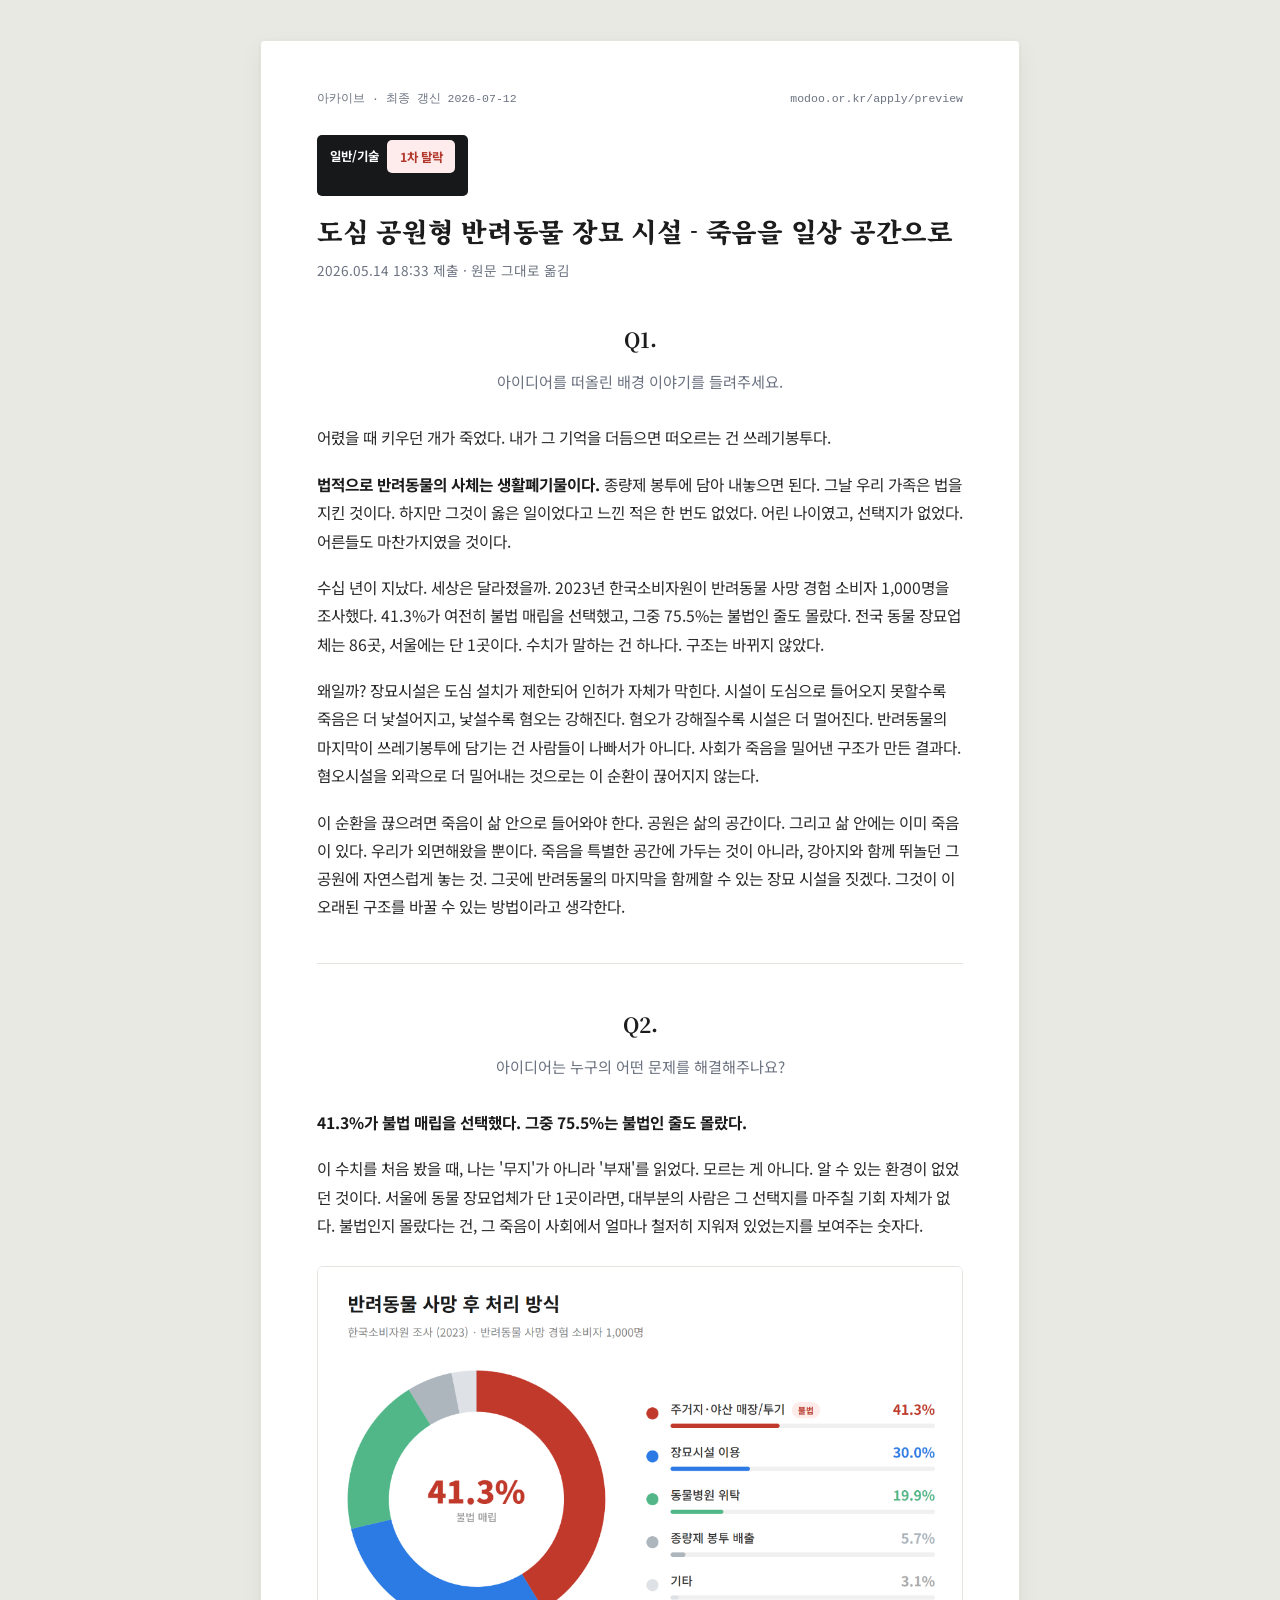
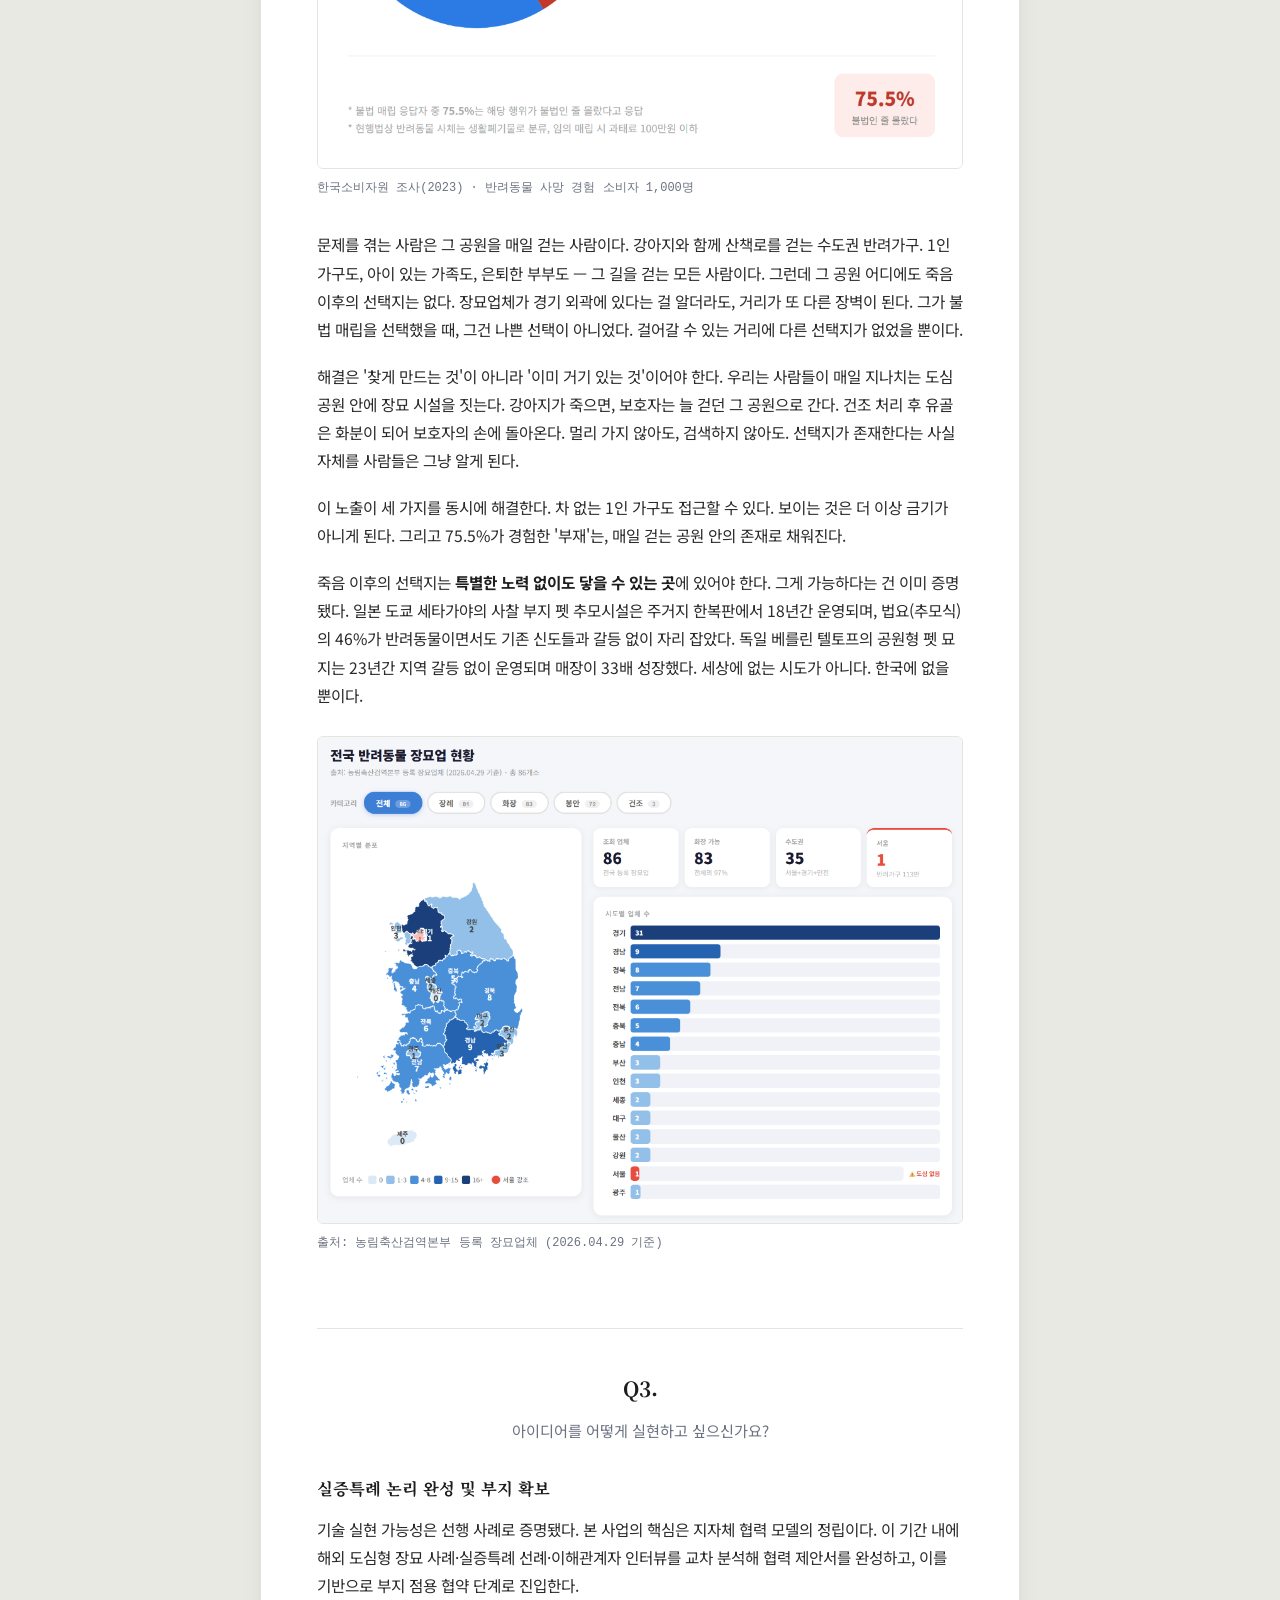
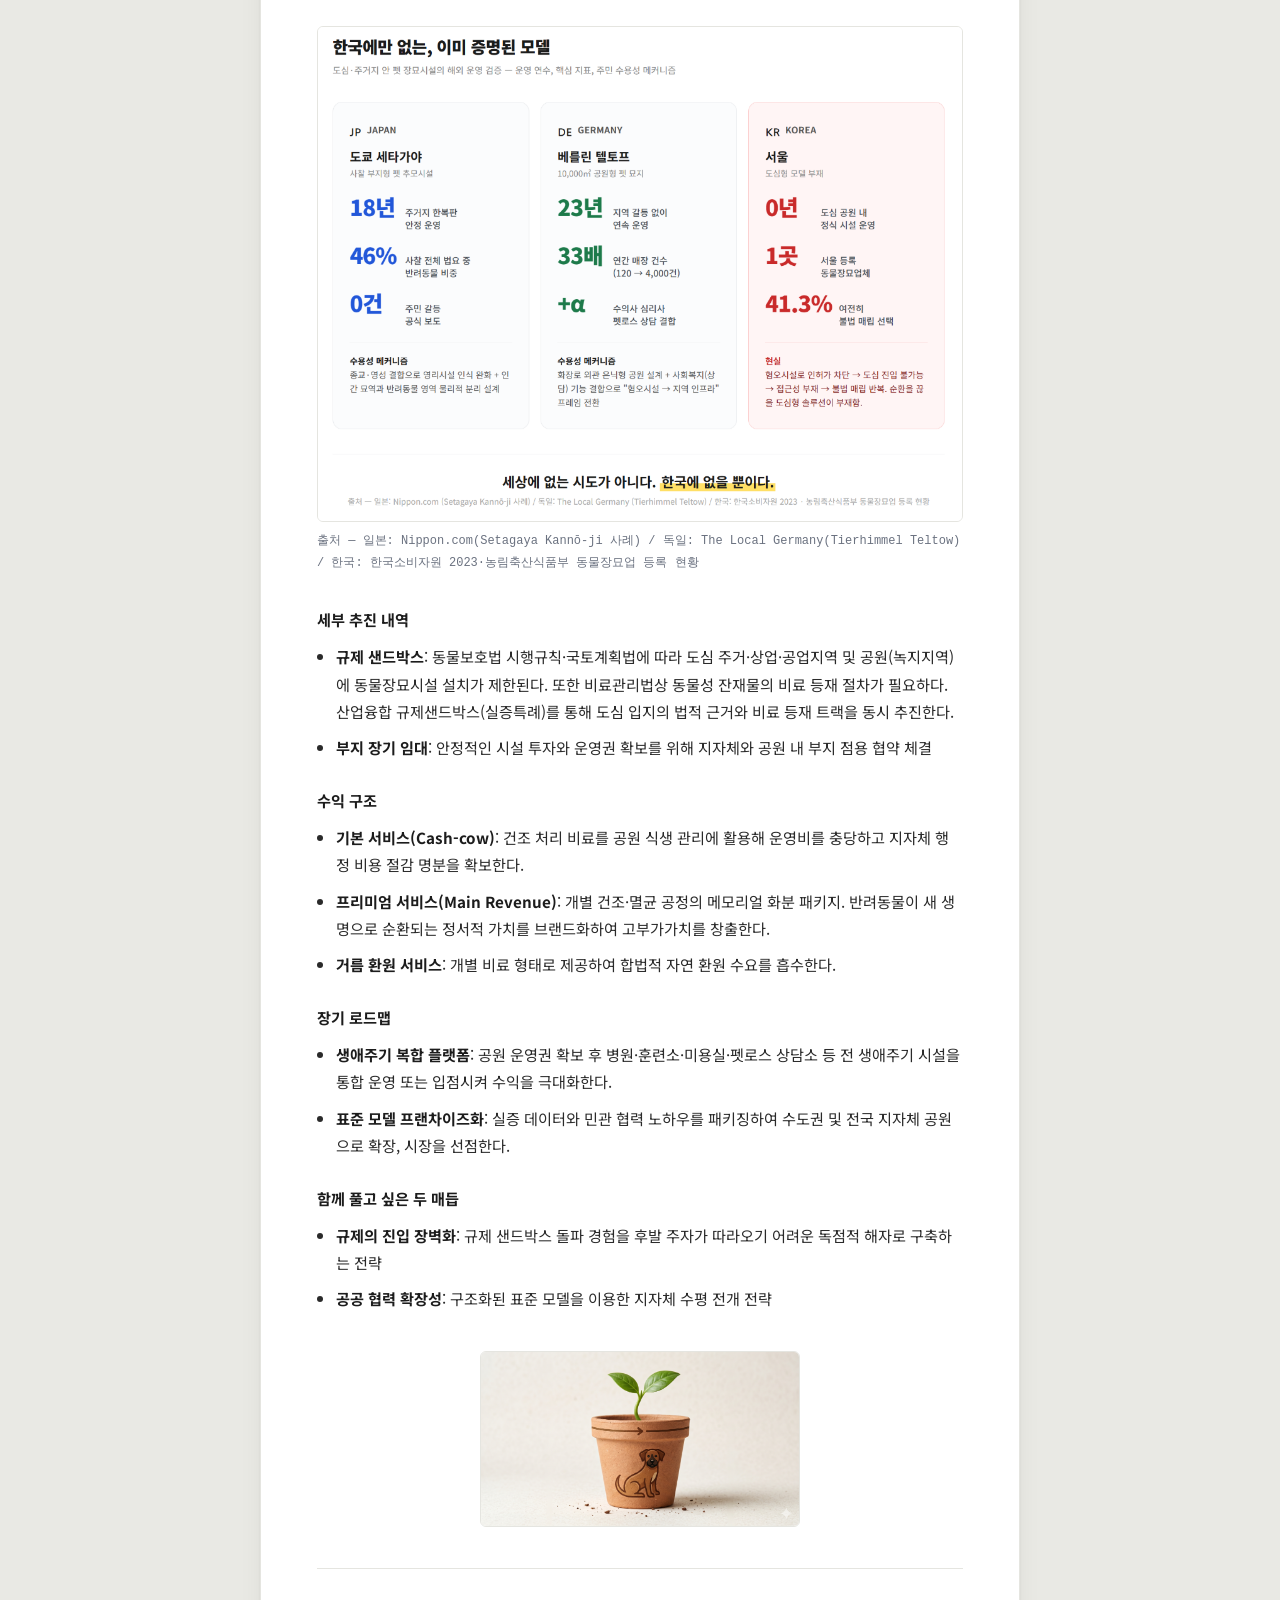
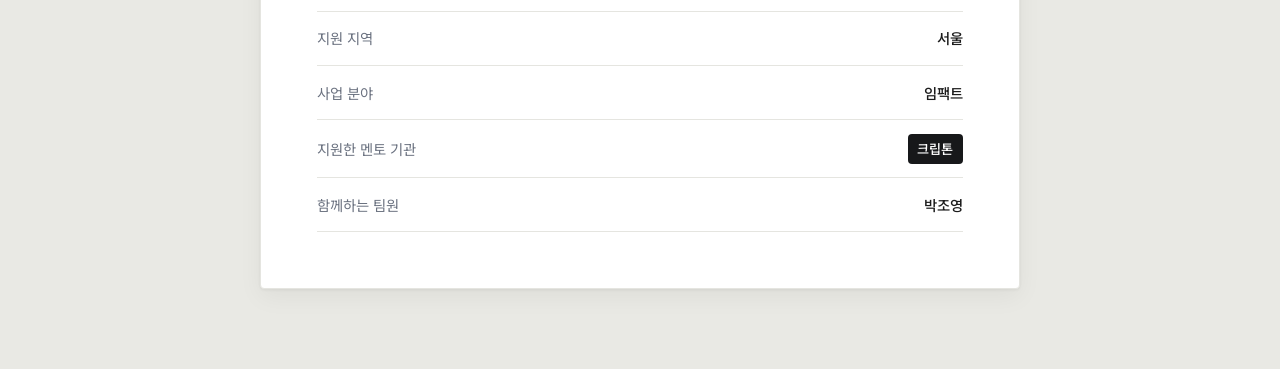
==== commit 9f83c0b9: "1차 지원서 아카이브를 문서형 레이아웃으로 재구성 마케팅 사이트 톤 대신, 원본 PDF 제출 형식(Q1/Q2/Q3, 메타 정보)에 가깝게 흰색 문서 카드 스타일로 다시 작성. 향후" ====
--- a/index.html
+++ b/index.html
@@ -3,56 +3,50 @@
 <head>
 <meta charset="utf-8" />
 <meta name="viewport" content="width=device-width, initial-scale=1" />
-<title>도심 공원형 반려동물 장묘 시설 — 1차 지원서</title>
-<meta name="description" content="2026년 상반기 모두의 창업 프로젝트 1차 지원서 제출 원문. 도심 공원형 반려동물 장묘 시설 — 죽음을 일상 공간으로." />
+<title>1차 지원서 아카이브 — 도심 공원형 반려동물 장묘 시설</title>
+<meta name="description" content="2026년 상반기 모두의 창업 프로젝트 1차 지원서 제출 원문 아카이브. 도심 공원형 반려동물 장묘 시설 — 죽음을 일상 공간으로." />
 <link rel="preconnect" href="https://fonts.googleapis.com" />
 <link rel="preconnect" href="https://fonts.gstatic.com" crossorigin />
 <link href="https://fonts.googleapis.com/css2?family=Noto+Serif+KR:wght@500;700;900&family=Noto+Sans+KR:wght@400;500;700&display=swap" rel="stylesheet" />
-<link rel="stylesheet" href="assets/style.css" />
+<link rel="stylesheet" href="assets/archive.css" />
 </head>
 <body>
 
-<header class="top">
-  <div class="wrap">
-    <span class="brand">도심 공원형 반려동물 장례 프로젝트</span>
-    <span class="updated" id="updated">최종 갱신 2026-07-12</span>
+<div class="doc">
+
+  <div class="doc-topline">
+    <span>아카이브 · 최종 갱신 2026-07-12</span>
+    <span>modoo.or.kr/apply/preview</span>
   </div>
-</header>
 
-<section class="hero">
-  <div class="wrap">
-    <span class="eyebrow">1차 지원서 원문<span class="status-badge">탈락</span></span>
-    <h1 class="reveal">도심 공원형<br>반려동물 장묘 시설</h1>
-    <p class="sub reveal">죽음을 일상 공간으로. 2026.05.14 제출, 모두의 창업 프로젝트(일반/기술) 1차 지원서 — 심사 결과와 무관하게 제출한 그대로 옮긴다.</p>
-    <div class="meta reveal">
-      <div><div class="k">지원 지역</div><div class="v">서울</div></div>
-      <div><div class="k">사업 분야</div><div class="v">임팩트</div></div>
-      <div><div class="k">지원한 멘토 기관</div><div class="v">크립톤</div></div>
-      <div><div class="k">함께하는 팀원</div><div class="v">박조영</div></div>
+  <span class="badge">일반/기술<span class="badge result">1차 탈락</span></span>
+  <h1>도심 공원형 반려동물 장묘 시설 - 죽음을 일상 공간으로</h1>
+  <p class="submitted">2026.05.14 18:33 제출 · 원문 그대로 옮김</p>
+
+  <div class="qsection">
+    <div class="qhead">
+      <div class="qn">Q1.</div>
+      <div class="qtext">아이디어를 떠올린 배경 이야기를 들려주세요.</div>
     </div>
-  </div>
-</section>
-
-<section>
-  <div class="wrap">
-
-    <div class="qblock reveal">
-      <span class="qtag">Q1</span>
-      <h2>아이디어를 떠올린 배경 이야기를 들려주세요.</h2>
+    <div class="qbody">
       <p>어렸을 때 키우던 개가 죽었다. 내가 그 기억을 더듬으면 떠오르는 건 쓰레기봉투다.</p>
-      <p>법적으로 반려동물의 사체는 생활폐기물이다. 종량제 봉투에 담아 내놓으면 된다. 그날 우리 가족은 법을 지킨 것이다. 하지만 그것이 옳은 일이었다고 느낀 적은 한 번도 없었다. 어린 나이였고, 선택지가 없었다. 어른들도 마찬가지였을 것이다.</p>
+      <p><b>법적으로 반려동물의 사체는 생활폐기물이다.</b> 종량제 봉투에 담아 내놓으면 된다. 그날 우리 가족은 법을 지킨 것이다. 하지만 그것이 옳은 일이었다고 느낀 적은 한 번도 없었다. 어린 나이였고, 선택지가 없었다. 어른들도 마찬가지였을 것이다.</p>
       <p>수십 년이 지났다. 세상은 달라졌을까. 2023년 한국소비자원이 반려동물 사망 경험 소비자 1,000명을 조사했다. 41.3%가 여전히 불법 매립을 선택했고, 그중 75.5%는 불법인 줄도 몰랐다. 전국 동물 장묘업체는 86곳, 서울에는 단 1곳이다. 수치가 말하는 건 하나다. 구조는 바뀌지 않았다.</p>
       <p>왜일까? 장묘시설은 도심 설치가 제한되어 인허가 자체가 막힌다. 시설이 도심으로 들어오지 못할수록 죽음은 더 낯설어지고, 낯설수록 혐오는 강해진다. 혐오가 강해질수록 시설은 더 멀어진다. 반려동물의 마지막이 쓰레기봉투에 담기는 건 사람들이 나빠서가 아니다. 사회가 죽음을 밀어낸 구조가 만든 결과다. 혐오시설을 외곽으로 더 밀어내는 것으로는 이 순환이 끊어지지 않는다.</p>
       <p>이 순환을 끊으려면 죽음이 삶 안으로 들어와야 한다. 공원은 삶의 공간이다. 그리고 삶 안에는 이미 죽음이 있다. 우리가 외면해왔을 뿐이다. 죽음을 특별한 공간에 가두는 것이 아니라, 강아지와 함께 뛰놀던 그 공원에 자연스럽게 놓는 것. 그곳에 반려동물의 마지막을 함께할 수 있는 장묘 시설을 짓겠다. 그것이 이 오래된 구조를 바꿀 수 있는 방법이라고 생각한다.</p>
     </div>
+  </div>
 
-    <div class="qblock reveal">
-      <span class="qtag">Q2</span>
-      <h2>아이디어는 누구의 어떤 문제를 해결해주나요?</h2>
-      <p>41.3%가 불법 매립을 선택했다. 그중 75.5%는 불법인 줄도 몰랐다.</p>
+  <div class="qsection">
+    <div class="qhead">
+      <div class="qn">Q2.</div>
+      <div class="qtext">아이디어는 누구의 어떤 문제를 해결해주나요?</div>
+    </div>
+    <div class="qbody">
+      <p><b>41.3%가 불법 매립을 선택했다. 그중 75.5%는 불법인 줄도 몰랐다.</b></p>
       <p>이 수치를 처음 봤을 때, 나는 '무지'가 아니라 '부재'를 읽었다. 모르는 게 아니다. 알 수 있는 환경이 없었던 것이다. 서울에 동물 장묘업체가 단 1곳이라면, 대부분의 사람은 그 선택지를 마주칠 기회 자체가 없다. 불법인지 몰랐다는 건, 그 죽음이 사회에서 얼마나 철저히 지워져 있었는지를 보여주는 숫자다.</p>
 
-      <figure class="figure">
+      <figure class="doc-figure">
         <img src="assets/app/donut.png" alt="반려동물 사망 후 처리 방식 — 한국소비자원 조사(2023), 불법 매립 41.3%" loading="lazy" />
         <figcaption>한국소비자원 조사(2023) · 반려동물 사망 경험 소비자 1,000명</figcaption>
       </figure>
@@ -60,73 +54,68 @@
       <p>문제를 겪는 사람은 그 공원을 매일 걷는 사람이다. 강아지와 함께 산책로를 걷는 수도권 반려가구. 1인 가구도, 아이 있는 가족도, 은퇴한 부부도 — 그 길을 걷는 모든 사람이다. 그런데 그 공원 어디에도 죽음 이후의 선택지는 없다. 장묘업체가 경기 외곽에 있다는 걸 알더라도, 거리가 또 다른 장벽이 된다. 그가 불법 매립을 선택했을 때, 그건 나쁜 선택이 아니었다. 걸어갈 수 있는 거리에 다른 선택지가 없었을 뿐이다.</p>
       <p>해결은 '찾게 만드는 것'이 아니라 '이미 거기 있는 것'이어야 한다. 우리는 사람들이 매일 지나치는 도심 공원 안에 장묘 시설을 짓는다. 강아지가 죽으면, 보호자는 늘 걷던 그 공원으로 간다. 건조 처리 후 유골은 화분이 되어 보호자의 손에 돌아온다. 멀리 가지 않아도, 검색하지 않아도. 선택지가 존재한다는 사실 자체를 사람들은 그냥 알게 된다.</p>
       <p>이 노출이 세 가지를 동시에 해결한다. 차 없는 1인 가구도 접근할 수 있다. 보이는 것은 더 이상 금기가 아니게 된다. 그리고 75.5%가 경험한 '부재'는, 매일 걷는 공원 안의 존재로 채워진다.</p>
-      <p>죽음 이후의 선택지는 특별한 노력 없이도 닿을 수 있는 곳에 있어야 한다. 그게 가능하다는 건 이미 증명됐다. 일본 도쿄 세타가야의 사찰 부지 펫 추모시설은 주거지 한복판에서 18년간 운영되며, 법요(추모식)의 46%가 반려동물이면서도 기존 신도들과 갈등 없이 자리 잡았다. 독일 베를린 텔토프의 공원형 펫 묘지는 23년간 지역 갈등 없이 운영되며 매장이 33배 성장했다. 세상에 없는 시도가 아니다. 한국에 없을 뿐이다.</p>
+      <p>죽음 이후의 선택지는 <b>특별한 노력 없이도 닿을 수 있는 곳</b>에 있어야 한다. 그게 가능하다는 건 이미 증명됐다. 일본 도쿄 세타가야의 사찰 부지 펫 추모시설은 주거지 한복판에서 18년간 운영되며, 법요(추모식)의 46%가 반려동물이면서도 기존 신도들과 갈등 없이 자리 잡았다. 독일 베를린 텔토프의 공원형 펫 묘지는 23년간 지역 갈등 없이 운영되며 매장이 33배 성장했다. 세상에 없는 시도가 아니다. 한국에 없을 뿐이다.</p>
 
-      <figure class="figure">
+      <figure class="doc-figure">
         <img src="assets/app/map.png" alt="전국 반려동물 장묘업 현황 — 총 86개소, 서울 1곳" loading="lazy" />
         <figcaption>출처: 농림축산검역본부 등록 장묘업체 (2026.04.29 기준)</figcaption>
       </figure>
     </div>
+  </div>
 
-    <div class="qblock reveal">
-      <span class="qtag">Q3</span>
-      <h2>아이디어를 어떻게 실현하고 싶으신가요?</h2>
-
-      <h3 style="font-family:'Noto Serif KR',serif; font-size:1.1rem; color:var(--accent); margin:0 0 1rem;">실증특례 논리 완성 및 부지 확보</h3>
+  <div class="qsection">
+    <div class="qhead">
+      <div class="qn">Q3.</div>
+      <div class="qtext">아이디어를 어떻게 실현하고 싶으신가요?</div>
+    </div>
+    <div class="qbody">
+      <h4>실증특례 논리 완성 및 부지 확보</h4>
       <p>기술 실현 가능성은 선행 사례로 증명됐다. 본 사업의 핵심은 지자체 협력 모델의 정립이다. 이 기간 내에 해외 도심형 장묘 사례·실증특례 선례·이해관계자 인터뷰를 교차 분석해 협력 제안서를 완성하고, 이를 기반으로 부지 점용 협약 단계로 진입한다.</p>
 
-      <figure class="figure">
+      <figure class="doc-figure">
         <img src="assets/app/compare.png" alt="한국에만 없는, 이미 증명된 모델 — 도쿄 세타가야·베를린 텔토프·서울 비교" loading="lazy" />
         <figcaption>출처 — 일본: Nippon.com(Setagaya Kannō-ji 사례) / 독일: The Local Germany(Tierhimmel Teltow) / 한국: 한국소비자원 2023·농림축산식품부 동물장묘업 등록 현황</figcaption>
       </figure>
 
-      <p style="font-weight:700; color:var(--ink); margin-bottom:.5rem;">세부 추진 내역</p>
-      <ul style="max-width:42rem; font-size:.98rem; padding-left:1.2rem; margin:0 0 1.6rem;">
-        <li style="margin-bottom:.6rem;"><b>규제 샌드박스</b>: 동물보호법 시행규칙·국토계획법에 따라 도심 주거·상업·공업지역 및 공원(녹지지역)에 동물장묘시설 설치가 제한된다. 또한 비료관리법상 동물성 잔재물의 비료 등재 절차가 필요하다. 산업융합 규제샌드박스(실증특례)를 통해 도심 입지의 법적 근거와 비료 등재 트랙을 동시 추진한다.</li>
+      <h5>세부 추진 내역</h5>
+      <ul>
+        <li><b>규제 샌드박스</b>: 동물보호법 시행규칙·국토계획법에 따라 도심 주거·상업·공업지역 및 공원(녹지지역)에 동물장묘시설 설치가 제한된다. 또한 비료관리법상 동물성 잔재물의 비료 등재 절차가 필요하다. 산업융합 규제샌드박스(실증특례)를 통해 도심 입지의 법적 근거와 비료 등재 트랙을 동시 추진한다.</li>
         <li><b>부지 장기 임대</b>: 안정적인 시설 투자와 운영권 확보를 위해 지자체와 공원 내 부지 점용 협약 체결</li>
       </ul>
 
-      <p style="font-weight:700; color:var(--ink); margin-bottom:.5rem;">수익 구조</p>
-      <ul style="max-width:42rem; font-size:.98rem; padding-left:1.2rem; margin:0 0 1.6rem;">
-        <li style="margin-bottom:.6rem;"><b>기본 서비스(Cash-cow)</b>: 건조 처리 비료를 공원 식생 관리에 활용해 운영비를 충당하고 지자체 행정 비용 절감 명분을 확보한다.</li>
-        <li style="margin-bottom:.6rem;"><b>프리미엄 서비스(Main Revenue)</b>: 개별 건조·멸균 공정의 메모리얼 화분 패키지. 반려동물이 새 생명으로 순환되는 정서적 가치를 브랜드화하여 고부가가치를 창출한다.</li>
+      <h5>수익 구조</h5>
+      <ul>
+        <li><b>기본 서비스(Cash-cow)</b>: 건조 처리 비료를 공원 식생 관리에 활용해 운영비를 충당하고 지자체 행정 비용 절감 명분을 확보한다.</li>
+        <li><b>프리미엄 서비스(Main Revenue)</b>: 개별 건조·멸균 공정의 메모리얼 화분 패키지. 반려동물이 새 생명으로 순환되는 정서적 가치를 브랜드화하여 고부가가치를 창출한다.</li>
         <li><b>거름 환원 서비스</b>: 개별 비료 형태로 제공하여 합법적 자연 환원 수요를 흡수한다.</li>
       </ul>
 
-      <p style="font-weight:700; color:var(--ink); margin-bottom:.5rem;">장기 로드맵</p>
-      <ul style="max-width:42rem; font-size:.98rem; padding-left:1.2rem; margin:0 0 1.6rem;">
-        <li style="margin-bottom:.6rem;"><b>생애주기 복합 플랫폼</b>: 공원 운영권 확보 후 병원·훈련소·미용실·펫로스 상담소 등 전 생애주기 시설을 통합 운영 또는 입점시켜 수익을 극대화한다.</li>
+      <h5>장기 로드맵</h5>
+      <ul>
+        <li><b>생애주기 복합 플랫폼</b>: 공원 운영권 확보 후 병원·훈련소·미용실·펫로스 상담소 등 전 생애주기 시설을 통합 운영 또는 입점시켜 수익을 극대화한다.</li>
         <li><b>표준 모델 프랜차이즈화</b>: 실증 데이터와 민관 협력 노하우를 패키징하여 수도권 및 전국 지자체 공원으로 확장, 시장을 선점한다.</li>
       </ul>
 
-      <p style="font-weight:700; color:var(--ink); margin-bottom:.5rem;">함께 풀고 싶은 두 매듭</p>
-      <ul style="max-width:42rem; font-size:.98rem; padding-left:1.2rem; margin:0;">
-        <li style="margin-bottom:.6rem;"><b>규제의 진입 장벽화</b>: 규제 샌드박스 돌파 경험을 후발 주자가 따라오기 어려운 독점적 해자로 구축하는 전략</li>
+      <h5>함께 풀고 싶은 두 매듭</h5>
+      <ul>
+        <li><b>규제의 진입 장벽화</b>: 규제 샌드박스 돌파 경험을 후발 주자가 따라오기 어려운 독점적 해자로 구축하는 전략</li>
         <li><b>공공 협력 확장성</b>: 구조화된 표준 모델을 이용한 지자체 수평 전개 전략</li>
       </ul>
 
-      <figure class="figure reveal" style="margin-top:2.2rem; max-width:22rem;">
+      <figure class="doc-figure pot">
         <img src="assets/app/pot.png" alt="메모리얼 화분 컨셉 이미지 — 반려동물 일러스트가 그려진 화분에서 새싹이 자라는 모습" loading="lazy" />
       </figure>
     </div>
+  </div>
 
+  <div class="meta-table">
+    <div class="meta-row"><span class="k">지원 지역</span><span class="v">서울</span></div>
+    <div class="meta-row"><span class="k">사업 분야</span><span class="v">임팩트</span></div>
+    <div class="meta-row"><span class="k">지원한 멘토 기관</span><span class="v tag">크립톤</span></div>
+    <div class="meta-row"><span class="k">함께하는 팀원</span><span class="v">박조영</span></div>
   </div>
-</section>
 
-<section class="close">
-  <div class="wrap">
-    <p class="lede reveal">이 지원서는 1차에서 탈락했다.<br>피드백을 반영해 다음 도전을 준비하는 이유가, 여기에 있다.</p>
-  </div>
-</section>
-
-<footer>
-  <div class="wrap">
-    <span>도심 공원형 반려동물 장례 프로젝트 · 1차 지원서 원문</span>
-    <span>2026.05.14 제출</span>
-  </div>
-</footer>
-
-<script src="assets/main.js"></script>
+</div>
 
 </body>
 </html>
--- a/assets/archive.css
+++ b/assets/archive.css
@@ -0,0 +1,91 @@
+:root{
+  --page-bg:#e9e9e4;
+  --paper:#ffffff;
+  --ink:#1c1c1c;
+  --muted:#6b7280;
+  --line:#e5e5e0;
+  --badge:#17181a;
+}
+*{box-sizing:border-box;}
+body{
+  margin:0;
+  background:var(--page-bg);
+  color:var(--ink);
+  font-family:'Noto Sans KR', -apple-system, 'Malgun Gothic', sans-serif;
+  font-size:16px;
+  line-height:1.8;
+  -webkit-font-smoothing:antialiased;
+  padding:2.5rem 1rem 5rem;
+}
+
+.doc{
+  max-width:760px;
+  margin:0 auto;
+  background:var(--paper);
+  border:1px solid var(--line);
+  border-radius:4px;
+  box-shadow:0 1px 3px rgba(0,0,0,.06), 0 8px 24px rgba(0,0,0,.05);
+  padding:3rem 3.5rem 3.5rem;
+}
+
+.doc-topline{
+  display:flex; justify-content:space-between; align-items:center;
+  font-family:ui-monospace,'SF Mono',Consolas,monospace; font-size:.72rem; color:var(--muted);
+  margin-bottom:1.6rem;
+}
+.doc-topline a{color:var(--muted); text-decoration:none; border-bottom:1px solid var(--line);}
+.doc-topline a:hover{color:var(--ink); border-color:var(--muted);}
+
+.badge{
+  display:inline-block; background:var(--badge); color:#fff; font-size:.78rem; font-weight:700;
+  padding:.32rem .8rem; border-radius:5px; margin-bottom:1.1rem;
+}
+.badge.result{background:#fdeceb; color:#b3382c; font-weight:700; margin-left:.5rem;}
+
+h1{
+  font-family:'Noto Serif KR',serif; font-weight:900; font-size:1.65rem; line-height:1.4;
+  margin:0 0 .5rem; letter-spacing:-.01em;
+}
+.submitted{font-size:.85rem; color:var(--muted); margin:0 0 2.4rem;}
+
+hr{border:none; border-top:1px solid var(--line); margin:2.4rem 0;}
+
+.qhead{text-align:center; margin:0 0 1.8rem;}
+.qhead .qn{
+  font-family:'Noto Serif KR',serif; font-weight:700; font-size:1.3rem; color:var(--ink); margin-bottom:.6rem;
+}
+.qhead .qtext{font-size:.95rem; color:var(--muted);}
+
+.qbody p{margin:0 0 1.15rem; font-size:.98rem; color:#2a2a2a;}
+.qbody p:last-child{margin-bottom:0;}
+.qbody b{color:var(--ink);}
+
+.qbody h4{
+  font-family:'Noto Serif KR',serif; font-size:1.02rem; font-weight:700; color:var(--ink);
+  margin:1.8rem 0 .8rem;
+}
+.qbody h5{font-size:.95rem; font-weight:700; color:var(--ink); margin:1.6rem 0 .6rem;}
+.qbody ul{margin:0 0 1.4rem; padding-left:1.2rem; font-size:.95rem; color:#2a2a2a;}
+.qbody li{margin-bottom:.55rem;}
+.qbody li:last-child{margin-bottom:0;}
+
+figure.doc-figure{margin:1.6rem 0 2rem;}
+figure.doc-figure img{display:block; width:100%; height:auto; border:1px solid var(--line); border-radius:6px;}
+figure.doc-figure figcaption{font-size:.75rem; color:var(--muted); margin-top:.55rem; font-family:ui-monospace,monospace;}
+
+.qsection{padding-bottom:2.6rem; margin-bottom:2.6rem; border-bottom:1px solid var(--line);}
+.qsection:last-of-type{border-bottom:none; margin-bottom:0; padding-bottom:0;}
+
+.meta-table{margin-top:2.4rem; border-top:1px solid var(--line);}
+.meta-row{display:flex; justify-content:space-between; align-items:center; padding:.85rem 0; border-bottom:1px solid var(--line); font-size:.9rem;}
+.meta-row .k{color:var(--muted);}
+.meta-row .v{color:var(--ink); font-weight:500;}
+.meta-row .v.tag{background:var(--badge); color:#fff; padding:.2rem .6rem; border-radius:4px; font-size:.82rem;}
+
+figure.doc-figure.pot{max-width:320px; margin:2.4rem auto 0;}
+
+@media (max-width:600px){
+  body{padding:1.2rem .6rem 3rem;}
+  .doc{padding:2rem 1.3rem 2.4rem;}
+  h1{font-size:1.35rem;}
+}
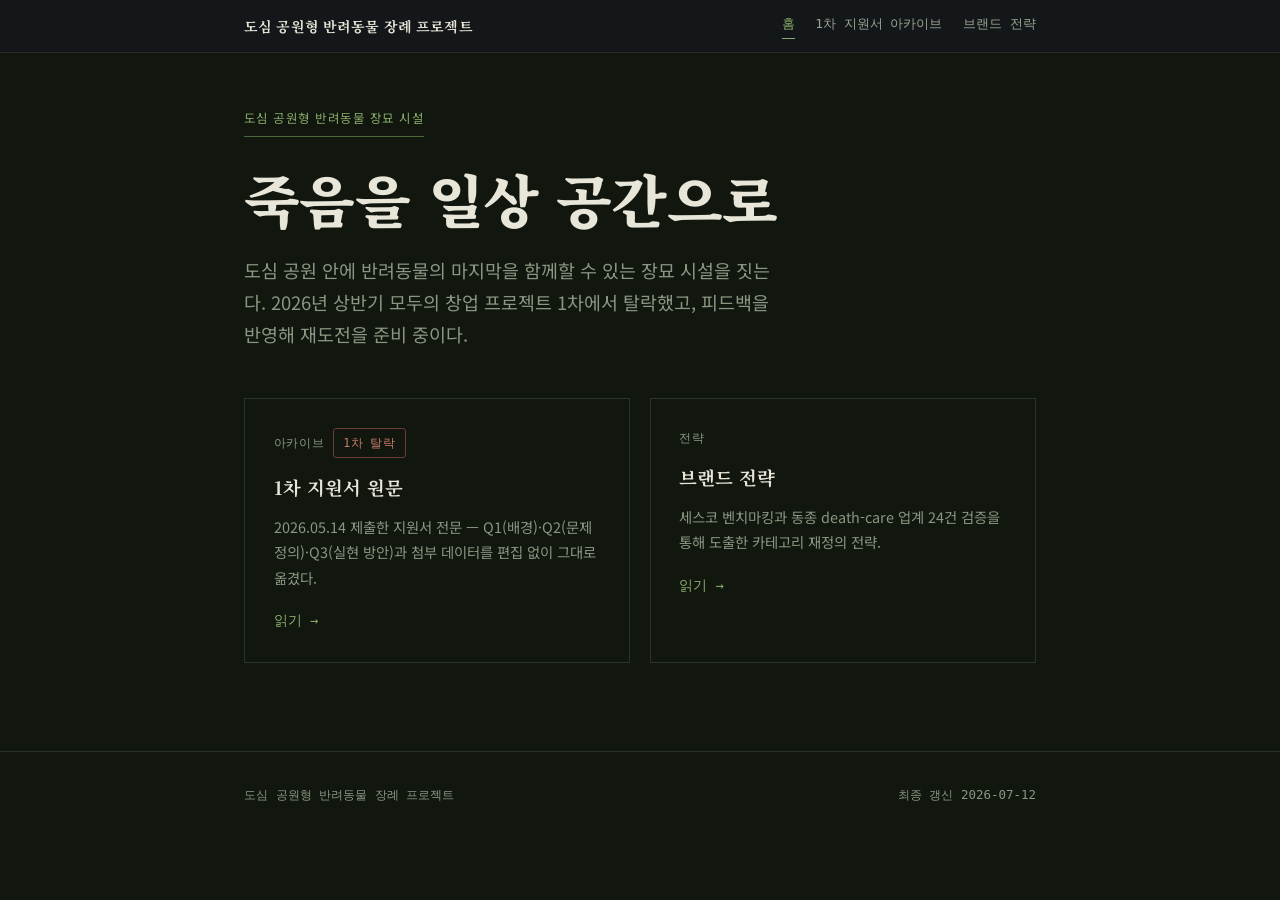
==== commit a707ae1f: "사이트 구조 재편: 랜딩 페이지 + 하위 페이지 + 공통 내비게이션 - index.html: 1차 지원서 아카이브 대신 프로젝트 소개 + 하위 페이지   링크 카드로 구성된 랜딩 " ====
--- a/index.html
+++ b/index.html
@@ -3,119 +3,58 @@
 <head>
 <meta charset="utf-8" />
 <meta name="viewport" content="width=device-width, initial-scale=1" />
-<title>1차 지원서 아카이브 — 도심 공원형 반려동물 장묘 시설</title>
-<meta name="description" content="2026년 상반기 모두의 창업 프로젝트 1차 지원서 제출 원문 아카이브. 도심 공원형 반려동물 장묘 시설 — 죽음을 일상 공간으로." />
+<title>도심 공원형 반려동물 장례 프로젝트</title>
+<meta name="description" content="도심 공원 안 반려동물 장묘 시설 — 죽음을 일상 공간으로. 1차 지원서 아카이브와 브랜드 전략을 공개한다." />
 <link rel="preconnect" href="https://fonts.googleapis.com" />
 <link rel="preconnect" href="https://fonts.gstatic.com" crossorigin />
 <link href="https://fonts.googleapis.com/css2?family=Noto+Serif+KR:wght@500;700;900&family=Noto+Sans+KR:wght@400;500;700&display=swap" rel="stylesheet" />
-<link rel="stylesheet" href="assets/archive.css" />
+<link rel="stylesheet" href="assets/nav.css" />
+<link rel="stylesheet" href="assets/style.css" />
 </head>
 <body>
 
-<div class="doc">
-
-  <div class="doc-topline">
-    <span>아카이브 · 최종 갱신 2026-07-12</span>
-    <span>modoo.or.kr/apply/preview</span>
-  </div>
-
-  <span class="badge">일반/기술<span class="badge result">1차 탈락</span></span>
-  <h1>도심 공원형 반려동물 장묘 시설 - 죽음을 일상 공간으로</h1>
-  <p class="submitted">2026.05.14 18:33 제출 · 원문 그대로 옮김</p>
-
-  <div class="qsection">
-    <div class="qhead">
-      <div class="qn">Q1.</div>
-      <div class="qtext">아이디어를 떠올린 배경 이야기를 들려주세요.</div>
-    </div>
-    <div class="qbody">
-      <p>어렸을 때 키우던 개가 죽었다. 내가 그 기억을 더듬으면 떠오르는 건 쓰레기봉투다.</p>
-      <p><b>법적으로 반려동물의 사체는 생활폐기물이다.</b> 종량제 봉투에 담아 내놓으면 된다. 그날 우리 가족은 법을 지킨 것이다. 하지만 그것이 옳은 일이었다고 느낀 적은 한 번도 없었다. 어린 나이였고, 선택지가 없었다. 어른들도 마찬가지였을 것이다.</p>
-      <p>수십 년이 지났다. 세상은 달라졌을까. 2023년 한국소비자원이 반려동물 사망 경험 소비자 1,000명을 조사했다. 41.3%가 여전히 불법 매립을 선택했고, 그중 75.5%는 불법인 줄도 몰랐다. 전국 동물 장묘업체는 86곳, 서울에는 단 1곳이다. 수치가 말하는 건 하나다. 구조는 바뀌지 않았다.</p>
-      <p>왜일까? 장묘시설은 도심 설치가 제한되어 인허가 자체가 막힌다. 시설이 도심으로 들어오지 못할수록 죽음은 더 낯설어지고, 낯설수록 혐오는 강해진다. 혐오가 강해질수록 시설은 더 멀어진다. 반려동물의 마지막이 쓰레기봉투에 담기는 건 사람들이 나빠서가 아니다. 사회가 죽음을 밀어낸 구조가 만든 결과다. 혐오시설을 외곽으로 더 밀어내는 것으로는 이 순환이 끊어지지 않는다.</p>
-      <p>이 순환을 끊으려면 죽음이 삶 안으로 들어와야 한다. 공원은 삶의 공간이다. 그리고 삶 안에는 이미 죽음이 있다. 우리가 외면해왔을 뿐이다. 죽음을 특별한 공간에 가두는 것이 아니라, 강아지와 함께 뛰놀던 그 공원에 자연스럽게 놓는 것. 그곳에 반려동물의 마지막을 함께할 수 있는 장묘 시설을 짓겠다. 그것이 이 오래된 구조를 바꿀 수 있는 방법이라고 생각한다.</p>
+<nav class="sitenav">
+  <div class="sitenav-wrap">
+    <a class="sitenav-brand" href="index.html">도심 공원형 반려동물 장례 프로젝트</a>
+    <div class="sitenav-links">
+      <a href="index.html" class="active">홈</a>
+      <a href="apply-round1.html">1차 지원서 아카이브</a>
+      <a href="brand.html">브랜드 전략</a>
     </div>
   </div>
+</nav>
 
-  <div class="qsection">
-    <div class="qhead">
-      <div class="qn">Q2.</div>
-      <div class="qtext">아이디어는 누구의 어떤 문제를 해결해주나요?</div>
-    </div>
-    <div class="qbody">
-      <p><b>41.3%가 불법 매립을 선택했다. 그중 75.5%는 불법인 줄도 몰랐다.</b></p>
-      <p>이 수치를 처음 봤을 때, 나는 '무지'가 아니라 '부재'를 읽었다. 모르는 게 아니다. 알 수 있는 환경이 없었던 것이다. 서울에 동물 장묘업체가 단 1곳이라면, 대부분의 사람은 그 선택지를 마주칠 기회 자체가 없다. 불법인지 몰랐다는 건, 그 죽음이 사회에서 얼마나 철저히 지워져 있었는지를 보여주는 숫자다.</p>
+<section class="hero">
+  <div class="wrap">
+    <span class="eyebrow">도심 공원형 반려동물 장묘 시설</span>
+    <h1 class="reveal">죽음을 일상 공간으로</h1>
+    <p class="sub reveal">도심 공원 안에 반려동물의 마지막을 함께할 수 있는 장묘 시설을 짓는다. 2026년 상반기 모두의 창업 프로젝트 1차에서 탈락했고, 피드백을 반영해 재도전을 준비 중이다.</p>
 
-      <figure class="doc-figure">
-        <img src="assets/app/donut.png" alt="반려동물 사망 후 처리 방식 — 한국소비자원 조사(2023), 불법 매립 41.3%" loading="lazy" />
-        <figcaption>한국소비자원 조사(2023) · 반려동물 사망 경험 소비자 1,000명</figcaption>
-      </figure>
-
-      <p>문제를 겪는 사람은 그 공원을 매일 걷는 사람이다. 강아지와 함께 산책로를 걷는 수도권 반려가구. 1인 가구도, 아이 있는 가족도, 은퇴한 부부도 — 그 길을 걷는 모든 사람이다. 그런데 그 공원 어디에도 죽음 이후의 선택지는 없다. 장묘업체가 경기 외곽에 있다는 걸 알더라도, 거리가 또 다른 장벽이 된다. 그가 불법 매립을 선택했을 때, 그건 나쁜 선택이 아니었다. 걸어갈 수 있는 거리에 다른 선택지가 없었을 뿐이다.</p>
-      <p>해결은 '찾게 만드는 것'이 아니라 '이미 거기 있는 것'이어야 한다. 우리는 사람들이 매일 지나치는 도심 공원 안에 장묘 시설을 짓는다. 강아지가 죽으면, 보호자는 늘 걷던 그 공원으로 간다. 건조 처리 후 유골은 화분이 되어 보호자의 손에 돌아온다. 멀리 가지 않아도, 검색하지 않아도. 선택지가 존재한다는 사실 자체를 사람들은 그냥 알게 된다.</p>
-      <p>이 노출이 세 가지를 동시에 해결한다. 차 없는 1인 가구도 접근할 수 있다. 보이는 것은 더 이상 금기가 아니게 된다. 그리고 75.5%가 경험한 '부재'는, 매일 걷는 공원 안의 존재로 채워진다.</p>
-      <p>죽음 이후의 선택지는 <b>특별한 노력 없이도 닿을 수 있는 곳</b>에 있어야 한다. 그게 가능하다는 건 이미 증명됐다. 일본 도쿄 세타가야의 사찰 부지 펫 추모시설은 주거지 한복판에서 18년간 운영되며, 법요(추모식)의 46%가 반려동물이면서도 기존 신도들과 갈등 없이 자리 잡았다. 독일 베를린 텔토프의 공원형 펫 묘지는 23년간 지역 갈등 없이 운영되며 매장이 33배 성장했다. 세상에 없는 시도가 아니다. 한국에 없을 뿐이다.</p>
-
-      <figure class="doc-figure">
-        <img src="assets/app/map.png" alt="전국 반려동물 장묘업 현황 — 총 86개소, 서울 1곳" loading="lazy" />
-        <figcaption>출처: 농림축산검역본부 등록 장묘업체 (2026.04.29 기준)</figcaption>
-      </figure>
+    <div class="linkgrid reveal">
+      <a class="linkcard" href="apply-round1.html">
+        <div class="lc-tag">아카이브<span class="status-badge" style="margin-left:0;">1차 탈락</span></div>
+        <h3>1차 지원서 원문</h3>
+        <p>2026.05.14 제출한 지원서 전문 — Q1(배경)·Q2(문제 정의)·Q3(실현 방안)과 첨부 데이터를 편집 없이 그대로 옮겼다.</p>
+        <span class="lc-arrow">읽기 →</span>
+      </a>
+      <a class="linkcard" href="brand.html">
+        <div class="lc-tag">전략</div>
+        <h3>브랜드 전략</h3>
+        <p>세스코 벤치마킹과 동종 death-care 업계 24건 검증을 통해 도출한 카테고리 재정의 전략.</p>
+        <span class="lc-arrow">읽기 →</span>
+      </a>
     </div>
   </div>
+</section>
 
-  <div class="qsection">
-    <div class="qhead">
-      <div class="qn">Q3.</div>
-      <div class="qtext">아이디어를 어떻게 실현하고 싶으신가요?</div>
-    </div>
-    <div class="qbody">
-      <h4>실증특례 논리 완성 및 부지 확보</h4>
-      <p>기술 실현 가능성은 선행 사례로 증명됐다. 본 사업의 핵심은 지자체 협력 모델의 정립이다. 이 기간 내에 해외 도심형 장묘 사례·실증특례 선례·이해관계자 인터뷰를 교차 분석해 협력 제안서를 완성하고, 이를 기반으로 부지 점용 협약 단계로 진입한다.</p>
+<footer>
+  <div class="wrap">
+    <span>도심 공원형 반려동물 장례 프로젝트</span>
+    <span>최종 갱신 2026-07-12</span>
+  </div>
+</footer>
 
-      <figure class="doc-figure">
-        <img src="assets/app/compare.png" alt="한국에만 없는, 이미 증명된 모델 — 도쿄 세타가야·베를린 텔토프·서울 비교" loading="lazy" />
-        <figcaption>출처 — 일본: Nippon.com(Setagaya Kannō-ji 사례) / 독일: The Local Germany(Tierhimmel Teltow) / 한국: 한국소비자원 2023·농림축산식품부 동물장묘업 등록 현황</figcaption>
-      </figure>
-
-      <h5>세부 추진 내역</h5>
-      <ul>
-        <li><b>규제 샌드박스</b>: 동물보호법 시행규칙·국토계획법에 따라 도심 주거·상업·공업지역 및 공원(녹지지역)에 동물장묘시설 설치가 제한된다. 또한 비료관리법상 동물성 잔재물의 비료 등재 절차가 필요하다. 산업융합 규제샌드박스(실증특례)를 통해 도심 입지의 법적 근거와 비료 등재 트랙을 동시 추진한다.</li>
-        <li><b>부지 장기 임대</b>: 안정적인 시설 투자와 운영권 확보를 위해 지자체와 공원 내 부지 점용 협약 체결</li>
-      </ul>
-
-      <h5>수익 구조</h5>
-      <ul>
-        <li><b>기본 서비스(Cash-cow)</b>: 건조 처리 비료를 공원 식생 관리에 활용해 운영비를 충당하고 지자체 행정 비용 절감 명분을 확보한다.</li>
-        <li><b>프리미엄 서비스(Main Revenue)</b>: 개별 건조·멸균 공정의 메모리얼 화분 패키지. 반려동물이 새 생명으로 순환되는 정서적 가치를 브랜드화하여 고부가가치를 창출한다.</li>
-        <li><b>거름 환원 서비스</b>: 개별 비료 형태로 제공하여 합법적 자연 환원 수요를 흡수한다.</li>
-      </ul>
-
-      <h5>장기 로드맵</h5>
-      <ul>
-        <li><b>생애주기 복합 플랫폼</b>: 공원 운영권 확보 후 병원·훈련소·미용실·펫로스 상담소 등 전 생애주기 시설을 통합 운영 또는 입점시켜 수익을 극대화한다.</li>
-        <li><b>표준 모델 프랜차이즈화</b>: 실증 데이터와 민관 협력 노하우를 패키징하여 수도권 및 전국 지자체 공원으로 확장, 시장을 선점한다.</li>
-      </ul>
-
-      <h5>함께 풀고 싶은 두 매듭</h5>
-      <ul>
-        <li><b>규제의 진입 장벽화</b>: 규제 샌드박스 돌파 경험을 후발 주자가 따라오기 어려운 독점적 해자로 구축하는 전략</li>
-        <li><b>공공 협력 확장성</b>: 구조화된 표준 모델을 이용한 지자체 수평 전개 전략</li>
-      </ul>
-
-      <figure class="doc-figure pot">
-        <img src="assets/app/pot.png" alt="메모리얼 화분 컨셉 이미지 — 반려동물 일러스트가 그려진 화분에서 새싹이 자라는 모습" loading="lazy" />
-      </figure>
-    </div>
-  </div>
-
-  <div class="meta-table">
-    <div class="meta-row"><span class="k">지원 지역</span><span class="v">서울</span></div>
-    <div class="meta-row"><span class="k">사업 분야</span><span class="v">임팩트</span></div>
-    <div class="meta-row"><span class="k">지원한 멘토 기관</span><span class="v tag">크립톤</span></div>
-    <div class="meta-row"><span class="k">함께하는 팀원</span><span class="v">박조영</span></div>
-  </div>
-
-</div>
+<script src="assets/main.js"></script>
 
 </body>
 </html>
--- a/assets/nav.css
+++ b/assets/nav.css
@@ -0,0 +1,24 @@
+.sitenav{
+  position:sticky; top:0; z-index:100;
+  background:#14171a; border-bottom:1px solid #262b26;
+}
+.sitenav-wrap{
+  max-width:840px; margin:0 auto; padding:.8rem 1.5rem;
+  display:flex; align-items:center; justify-content:space-between; flex-wrap:wrap; gap:.5rem 1.2rem;
+}
+.sitenav-brand{
+  color:#e8e6d8; font-family:'Noto Serif KR',serif; font-weight:700; font-size:.88rem;
+  text-decoration:none; letter-spacing:.01em; white-space:nowrap;
+}
+.sitenav-brand:hover{color:#89ab6b;}
+.sitenav-links{display:flex; gap:1.3rem; font-family:ui-monospace,'SF Mono',Consolas,monospace; font-size:.8rem;}
+.sitenav-links a{
+  color:#9aa392; text-decoration:none; padding-bottom:.2rem; border-bottom:1px solid transparent; white-space:nowrap;
+}
+.sitenav-links a:hover{color:#e8e6d8;}
+.sitenav-links a.active{color:#89ab6b; border-color:#89ab6b;}
+
+@media (max-width:560px){
+  .sitenav-wrap{padding:.7rem 1rem;}
+  .sitenav-links{gap:.9rem; font-size:.74rem;}
+}
--- a/assets/style.css
+++ b/assets/style.css
@@ -0,0 +1,161 @@
+:root{
+  --ground:#11160f;
+  --panel:#19211a;
+  --ink:#e8e6d8;
+  --muted:#8b9581;
+  --accent:#89ab6b;
+  --accent-dim:#4c6a3c;
+  --line:#2b3327;
+}
+*{box-sizing:border-box;}
+html{scroll-behavior:smooth;}
+body{
+  margin:0;
+  background:var(--ground);
+  color:var(--ink);
+  font-family:'Noto Sans KR', -apple-system, 'Malgun Gothic', sans-serif;
+  font-size:17px;
+  line-height:1.75;
+  -webkit-font-smoothing:antialiased;
+}
+@media (prefers-reduced-motion: no-preference){
+  .reveal{opacity:0; transform:translateY(14px); transition:opacity .7s ease, transform .7s ease;}
+  .reveal.in{opacity:1; transform:translateY(0);}
+}
+a{color:var(--accent);}
+.mono{font-family:ui-monospace,'SF Mono','Cascadia Mono',Consolas,monospace; font-variant-numeric:tabular-nums;}
+.serif{font-family:'Noto Serif KR','Nanum Myeongjo',ui-serif,Georgia,serif;}
+.wrap{max-width:840px; margin:0 auto; padding:0 1.5rem;}
+
+header.top{
+  position:sticky; top:0; z-index:10;
+  background:linear-gradient(var(--ground) 78%, transparent);
+  padding:1rem 0 1.4rem;
+}
+header.top .wrap{display:flex; align-items:baseline; justify-content:space-between; gap:1rem;}
+.brand{font-family:'Noto Serif KR',serif; font-weight:700; font-size:.95rem; letter-spacing:.02em;}
+a.brand{text-decoration:none;}
+a.brand:hover{color:var(--accent);}
+.updated{font-size:.75rem; color:var(--muted); font-family:ui-monospace,monospace; white-space:nowrap;}
+
+section{padding:5.5rem 0;}
+section + section{border-top:1px solid var(--line);}
+
+.eyebrow{
+  display:inline-block; font-size:.78rem; letter-spacing:.12em; text-transform:uppercase;
+  color:var(--accent); border-bottom:1px solid var(--accent-dim); padding-bottom:.35rem; margin-bottom:1.6rem;
+}
+
+/* Hero */
+.hero{padding-top:3rem;}
+.hero h1{
+  font-family:'Noto Serif KR',serif; font-weight:900;
+  font-size:clamp(2rem, 5vw + .6rem, 3.6rem);
+  line-height:1.28; margin:0 0 1.1rem; text-wrap:balance;
+  letter-spacing:-0.01em;
+}
+.hero .sub{font-size:1.15rem; color:var(--muted); max-width:34rem; margin:0 0 3rem;}
+.statline{
+  display:grid; grid-template-columns:repeat(3,1fr); gap:1.5rem;
+  border-top:1px solid var(--line); border-bottom:1px solid var(--line); padding:2rem 0;
+}
+.stat .num{
+  font-size:clamp(1.9rem, 4vw, 2.8rem); font-weight:600; color:var(--ink);
+  font-family:ui-monospace,'SF Mono',Consolas,monospace; font-variant-numeric:tabular-nums;
+}
+.stat .num span{color:var(--accent);}
+.stat .label{font-size:.85rem; color:var(--muted); margin-top:.4rem; line-height:1.5;}
+
+/* Page (sub-page) hero, smaller than home hero */
+.page-hero h1{
+  font-family:'Noto Serif KR',serif; font-weight:900;
+  font-size:clamp(1.8rem, 4vw + .4rem, 3rem);
+  line-height:1.32; margin:0 0 1.1rem; text-wrap:balance; letter-spacing:-0.01em;
+}
+
+h2{
+  font-family:'Noto Serif KR',serif; font-weight:700;
+  font-size:clamp(1.4rem, 2.6vw, 1.9rem); line-height:1.4; margin:0 0 2.2rem; text-wrap:balance;
+}
+p{margin:0 0 1.1rem; max-width:38rem;}
+p.lede{color:var(--ink); font-size:1.05rem;}
+.cite{font-size:.85rem; color:var(--muted); border-left:2px solid var(--accent-dim); padding-left:.9rem; margin:1.2rem 0 0; max-width:36rem;}
+
+/* Two walls */
+.walls{display:grid; grid-template-columns:1fr 1fr; gap:0; border:1px solid var(--line);}
+.wall{padding:2rem 2rem;}
+.wall + .wall{border-left:1px solid var(--line);}
+.wall h3{font-family:'Noto Serif KR',serif; font-size:1.1rem; margin:0 0 1rem; color:var(--accent); font-weight:700;}
+.wall p{font-size:.96rem;}
+
+/* Exhibits */
+.exhibit{
+  display:grid; grid-template-columns:9rem 1fr; gap:1.6rem;
+  padding:2rem 0; border-top:1px solid var(--line);
+}
+.exhibit:first-of-type{border-top:none;}
+.exhibit .tag{font-size:.78rem; letter-spacing:.08em; color:var(--muted); text-transform:uppercase; padding-top:.2rem;}
+.exhibit .tag b{display:block; color:var(--accent); font-size:1.5rem; font-family:ui-monospace,monospace; letter-spacing:0; margin-bottom:.3rem;}
+.exhibit h3{font-family:'Noto Serif KR',serif; font-size:1.1rem; margin:0 0 .6rem; font-weight:700;}
+.exhibit p{font-size:.96rem;}
+
+/* Mechanism list */
+.mech{border-top:1px solid var(--line);}
+.mech-item{padding:1.8rem 0; border-bottom:1px solid var(--line); display:grid; grid-template-columns:1.4rem 1fr; gap:1.2rem;}
+.mech-item .dot{color:var(--accent); font-family:ui-monospace,monospace;}
+.mech-item h3{font-family:'Noto Serif KR',serif; font-size:1.05rem; margin:0 0 .5rem; font-weight:700;}
+.mech-item p{font-size:.96rem;}
+
+/* Teaser (short summary + link to a sub-page) */
+.teaser{border:1px solid var(--line); padding:1.8rem 2rem; margin-top:1.5rem;}
+.teaser p{margin-bottom:1.2rem;}
+.teaser a.more{
+  font-family:ui-monospace,monospace; font-size:.85rem; letter-spacing:.04em;
+  color:var(--accent); text-decoration:none; border-bottom:1px solid var(--accent-dim); padding-bottom:.2rem;
+}
+.teaser a.more:hover{border-color:var(--accent);}
+
+/* Roadmap */
+.road{display:grid; grid-template-columns:repeat(3,1fr); gap:0; position:relative; margin-top:1rem;}
+.road::before{content:"";position:absolute; top:1.05rem; left:0; right:0; height:1px; background:var(--line);}
+.step{padding:0 1.2rem 0 0;}
+.step .n{
+  width:2.1rem; height:2.1rem; border-radius:50%; background:var(--ground); border:1px solid var(--accent);
+  color:var(--accent); font-family:ui-monospace,monospace; font-weight:700; font-size:.95rem;
+  display:flex; align-items:center; justify-content:center; position:relative; z-index:1; margin-bottom:1rem;
+}
+.step h3{font-family:'Noto Serif KR',serif; font-size:1.05rem; margin:0 0 .5rem; font-weight:700;}
+.step p{font-size:.92rem; color:var(--muted);}
+
+.close{padding:6rem 0 4rem; text-align:left;}
+.close p.lede{font-family:'Noto Serif KR',serif; font-size:1.4rem; color:var(--ink); font-weight:500; max-width:30rem;}
+
+footer{padding:2rem 0 3rem; border-top:1px solid var(--line);}
+footer .wrap{display:flex; justify-content:space-between; flex-wrap:wrap; gap:.5rem; font-size:.78rem; color:var(--muted); font-family:ui-monospace,monospace;}
+
+.status-badge{
+  display:inline-block; font-size:.72rem; font-family:ui-monospace,monospace; letter-spacing:.04em;
+  color:#c97b6b; border:1px solid #6a3c38; padding:.25rem .6rem; border-radius:3px; margin-left:.6rem; vertical-align:middle;
+}
+
+/* Link cards (landing page → sub-page navigation) */
+.linkgrid{display:grid; grid-template-columns:1fr 1fr; gap:1.2rem; margin-top:1rem;}
+.linkcard{
+  display:block; border:1px solid var(--line); padding:1.8rem; text-decoration:none; color:var(--ink);
+  transition:border-color .15s ease, background .15s ease;
+}
+.linkcard:hover{border-color:var(--accent-dim); background:var(--panel);}
+.linkcard .lc-tag{font-family:ui-monospace,monospace; font-size:.72rem; color:var(--muted); text-transform:uppercase; letter-spacing:.06em; margin-bottom:.8rem; display:flex; align-items:center; gap:.5rem;}
+.linkcard h3{font-family:'Noto Serif KR',serif; font-size:1.15rem; font-weight:700; margin:0 0 .7rem; color:var(--ink);}
+.linkcard p{font-size:.9rem; color:var(--muted); margin:0; max-width:none;}
+.linkcard .lc-arrow{font-family:ui-monospace,monospace; font-size:.85rem; color:var(--accent); margin-top:1.2rem; display:block;}
+
+@media (max-width:700px){
+  .linkgrid{grid-template-columns:1fr;}
+  .statline{grid-template-columns:1fr; gap:1.4rem;}
+  .walls{grid-template-columns:1fr;}
+  .wall + .wall{border-left:none; border-top:1px solid var(--line);}
+  .exhibit{grid-template-columns:1fr; gap:.6rem;}
+  .road{grid-template-columns:1fr; gap:2rem;}
+  .road::before{display:none;}
+}
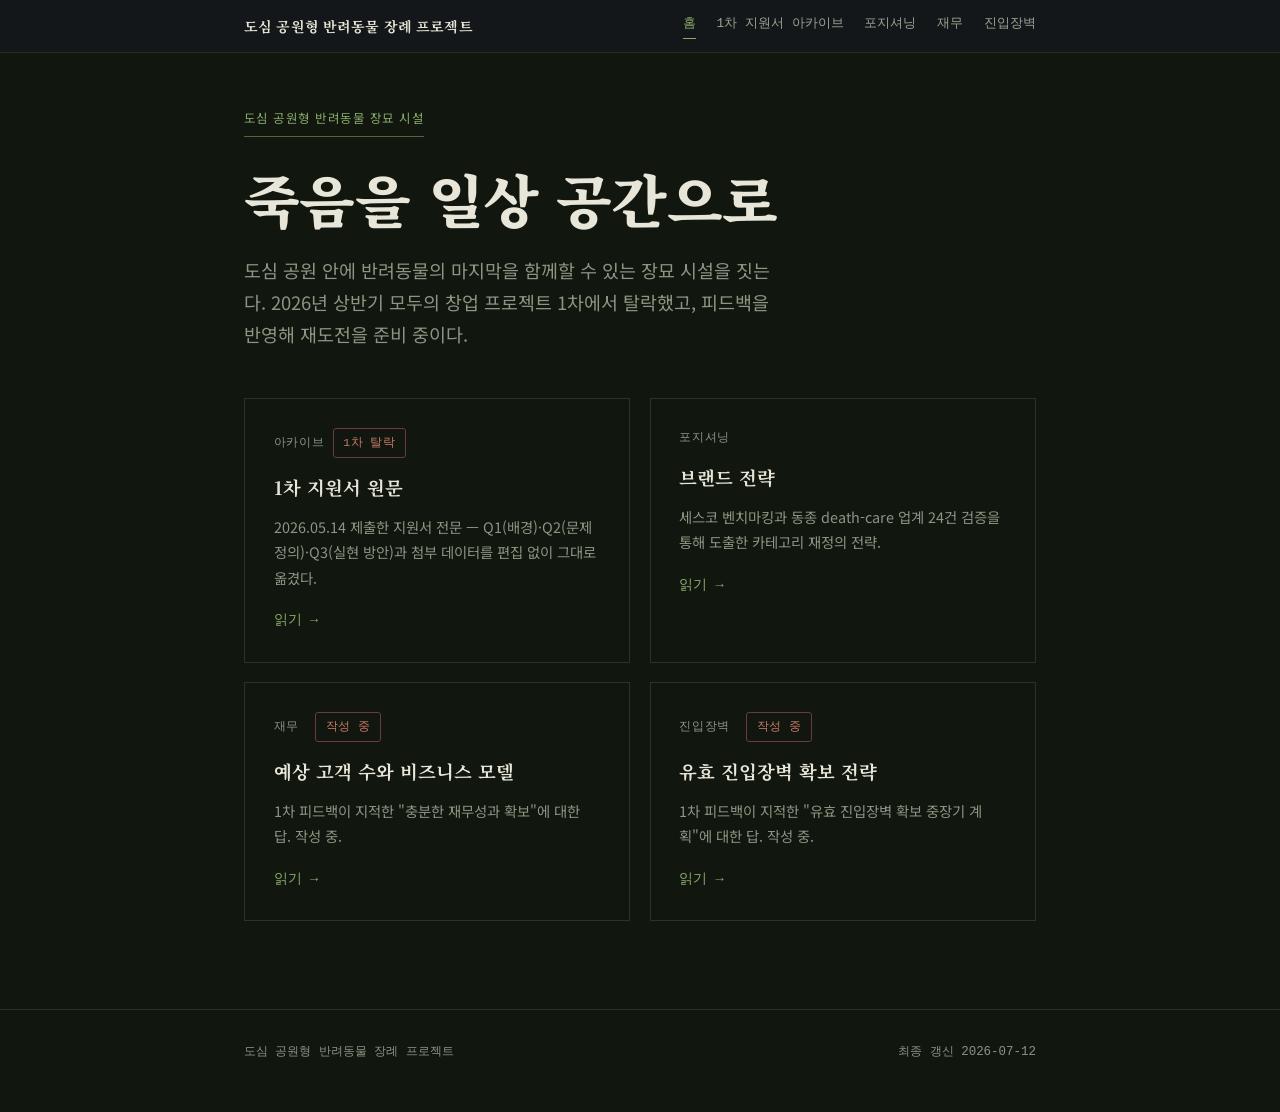
==== commit c6feaa89: "재무·진입장벽 페이지 스캐폴딩 추가, 5개 페이지 내비게이션 통일 1차 피드백은 세 갈래(포지셔닝/재무성과/진입장벽)로 읽혀 브랜드 전략(포지셔닝) 페이지와 짝을 이루는 finan" ====
--- a/index.html
+++ b/index.html
@@ -19,7 +19,9 @@
     <div class="sitenav-links">
       <a href="index.html" class="active">홈</a>
       <a href="apply-round1.html">1차 지원서 아카이브</a>
-      <a href="brand.html">브랜드 전략</a>
+      <a href="brand.html">포지셔닝</a>
+      <a href="finance.html">재무</a>
+      <a href="moat.html">진입장벽</a>
     </div>
   </div>
 </nav>
@@ -38,9 +40,21 @@
         <span class="lc-arrow">읽기 →</span>
       </a>
       <a class="linkcard" href="brand.html">
-        <div class="lc-tag">전략</div>
+        <div class="lc-tag">포지셔닝</div>
         <h3>브랜드 전략</h3>
         <p>세스코 벤치마킹과 동종 death-care 업계 24건 검증을 통해 도출한 카테고리 재정의 전략.</p>
+        <span class="lc-arrow">읽기 →</span>
+      </a>
+      <a class="linkcard" href="finance.html">
+        <div class="lc-tag">재무<span class="status-badge" style="margin-left:.5rem;">작성 중</span></div>
+        <h3>예상 고객 수와 비즈니스 모델</h3>
+        <p>1차 피드백이 지적한 "충분한 재무성과 확보"에 대한 답. 작성 중.</p>
+        <span class="lc-arrow">읽기 →</span>
+      </a>
+      <a class="linkcard" href="moat.html">
+        <div class="lc-tag">진입장벽<span class="status-badge" style="margin-left:.5rem;">작성 중</span></div>
+        <h3>유효 진입장벽 확보 전략</h3>
+        <p>1차 피드백이 지적한 "유효 진입장벽 확보 중장기 계획"에 대한 답. 작성 중.</p>
         <span class="lc-arrow">읽기 →</span>
       </a>
     </div>
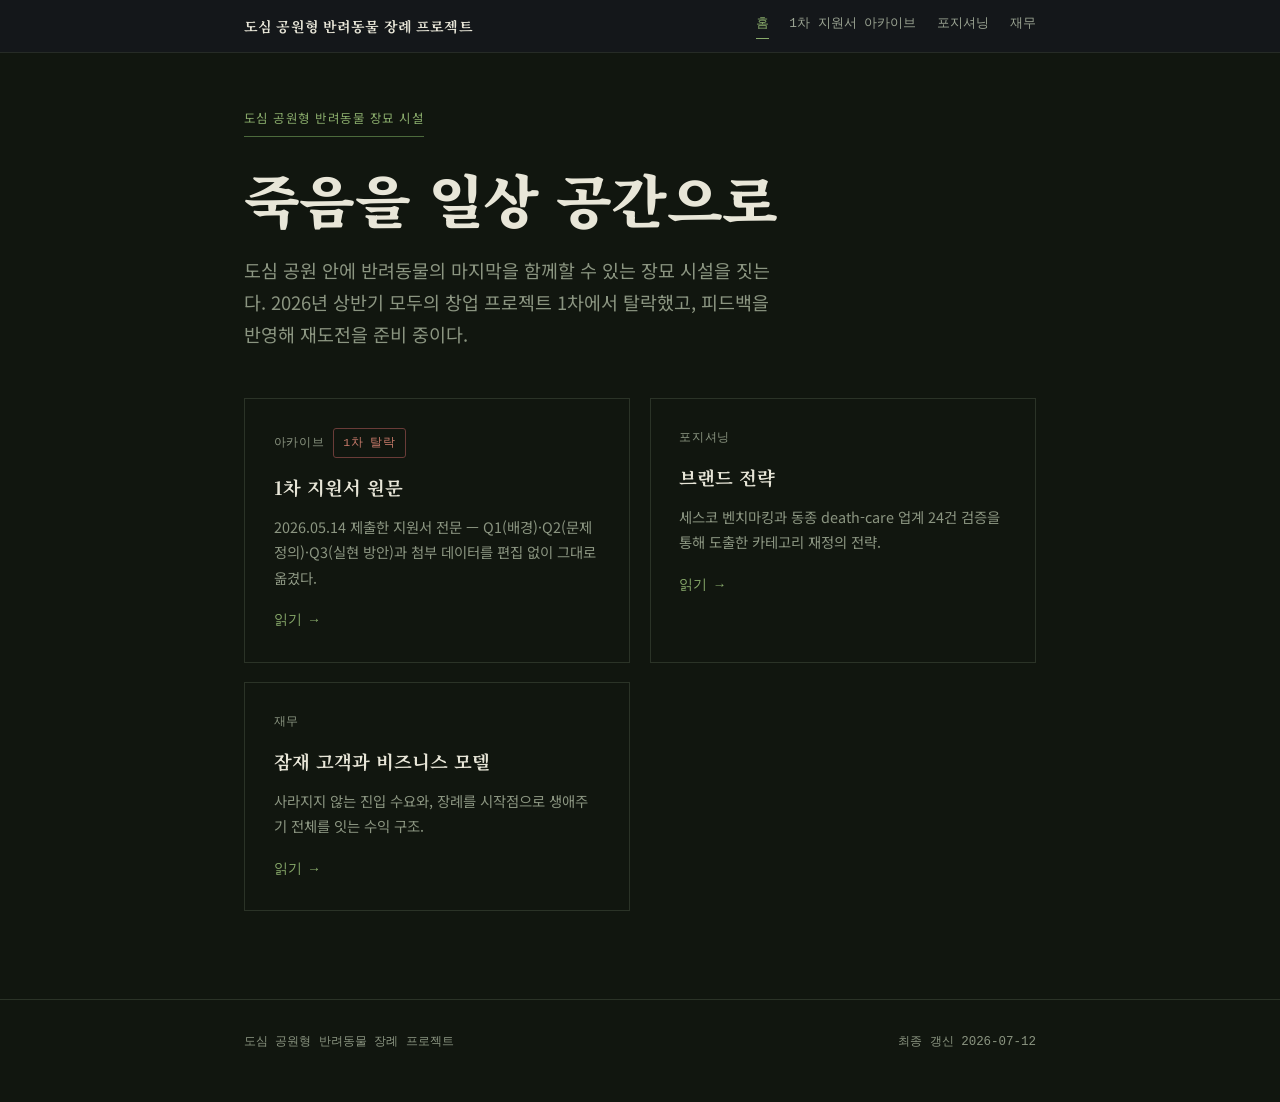
==== commit 372dbbf2: "진입장벽(moat) 페이지 제거 + nav/링크 정리" ====
--- a/index.html
+++ b/index.html
@@ -20,9 +20,7 @@
       <a href="index.html" class="active">홈</a>
       <a href="apply-round1.html">1차 지원서 아카이브</a>
       <a href="brand.html">포지셔닝</a>
-      <a href="finance.html">재무</a>
-      <a href="moat.html">진입장벽</a>
-    </div>
+      <a href="finance.html">재무</a>    </div>
   </div>
 </nav>
 
@@ -46,18 +44,11 @@
         <span class="lc-arrow">읽기 →</span>
       </a>
       <a class="linkcard" href="finance.html">
-        <div class="lc-tag">재무<span class="status-badge" style="margin-left:.5rem;">작성 중</span></div>
-        <h3>예상 고객 수와 비즈니스 모델</h3>
-        <p>1차 피드백이 지적한 "충분한 재무성과 확보"에 대한 답. 작성 중.</p>
+        <div class="lc-tag">재무</div>
+        <h3>잠재 고객과 비즈니스 모델</h3>
+        <p>사라지지 않는 진입 수요와, 장례를 시작점으로 생애주기 전체를 잇는 수익 구조.</p>
         <span class="lc-arrow">읽기 →</span>
-      </a>
-      <a class="linkcard" href="moat.html">
-        <div class="lc-tag">진입장벽<span class="status-badge" style="margin-left:.5rem;">작성 중</span></div>
-        <h3>유효 진입장벽 확보 전략</h3>
-        <p>1차 피드백이 지적한 "유효 진입장벽 확보 중장기 계획"에 대한 답. 작성 중.</p>
-        <span class="lc-arrow">읽기 →</span>
-      </a>
-    </div>
+      </a>    </div>
   </div>
 </section>
 
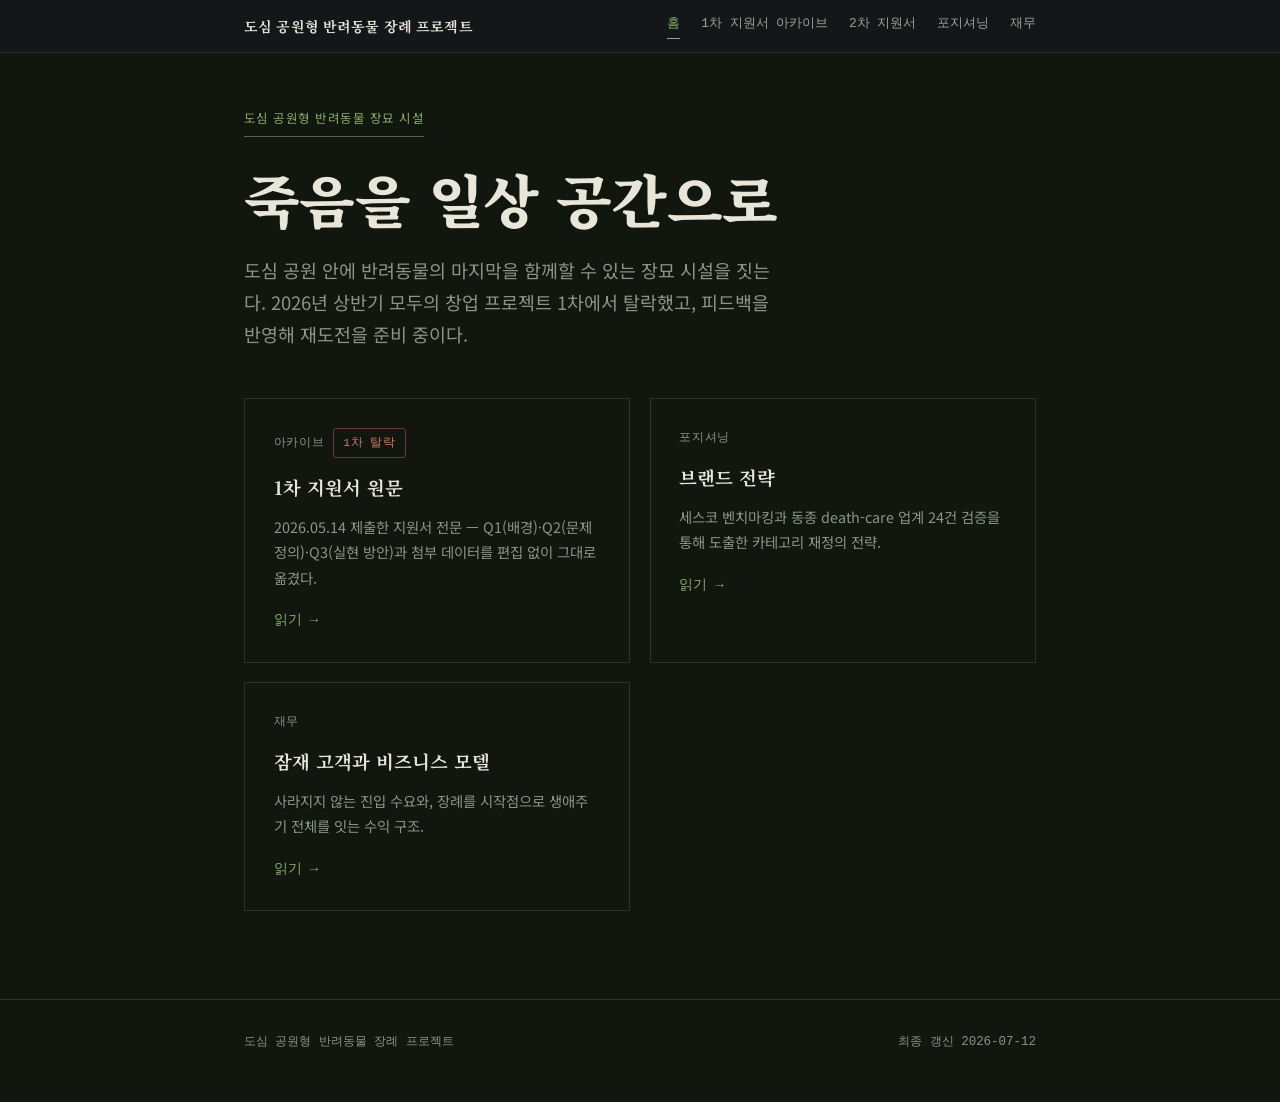
==== commit 3c04af6d: "2차 지원서 초안 페이지 추가 1차와 동일한 문서형 레이아웃(archive.css)으로 apply-round2.html을 만들고, Q1/Q2/Q3 스켈레톤만 채운 상태("내용 준비" ====
--- a/index.html
+++ b/index.html
@@ -19,8 +19,10 @@
     <div class="sitenav-links">
       <a href="index.html" class="active">홈</a>
       <a href="apply-round1.html">1차 지원서 아카이브</a>
+      <a href="apply-round2.html">2차 지원서</a>
       <a href="brand.html">포지셔닝</a>
-      <a href="finance.html">재무</a>    </div>
+      <a href="finance.html">재무</a>
+    </div>
   </div>
 </nav>
 
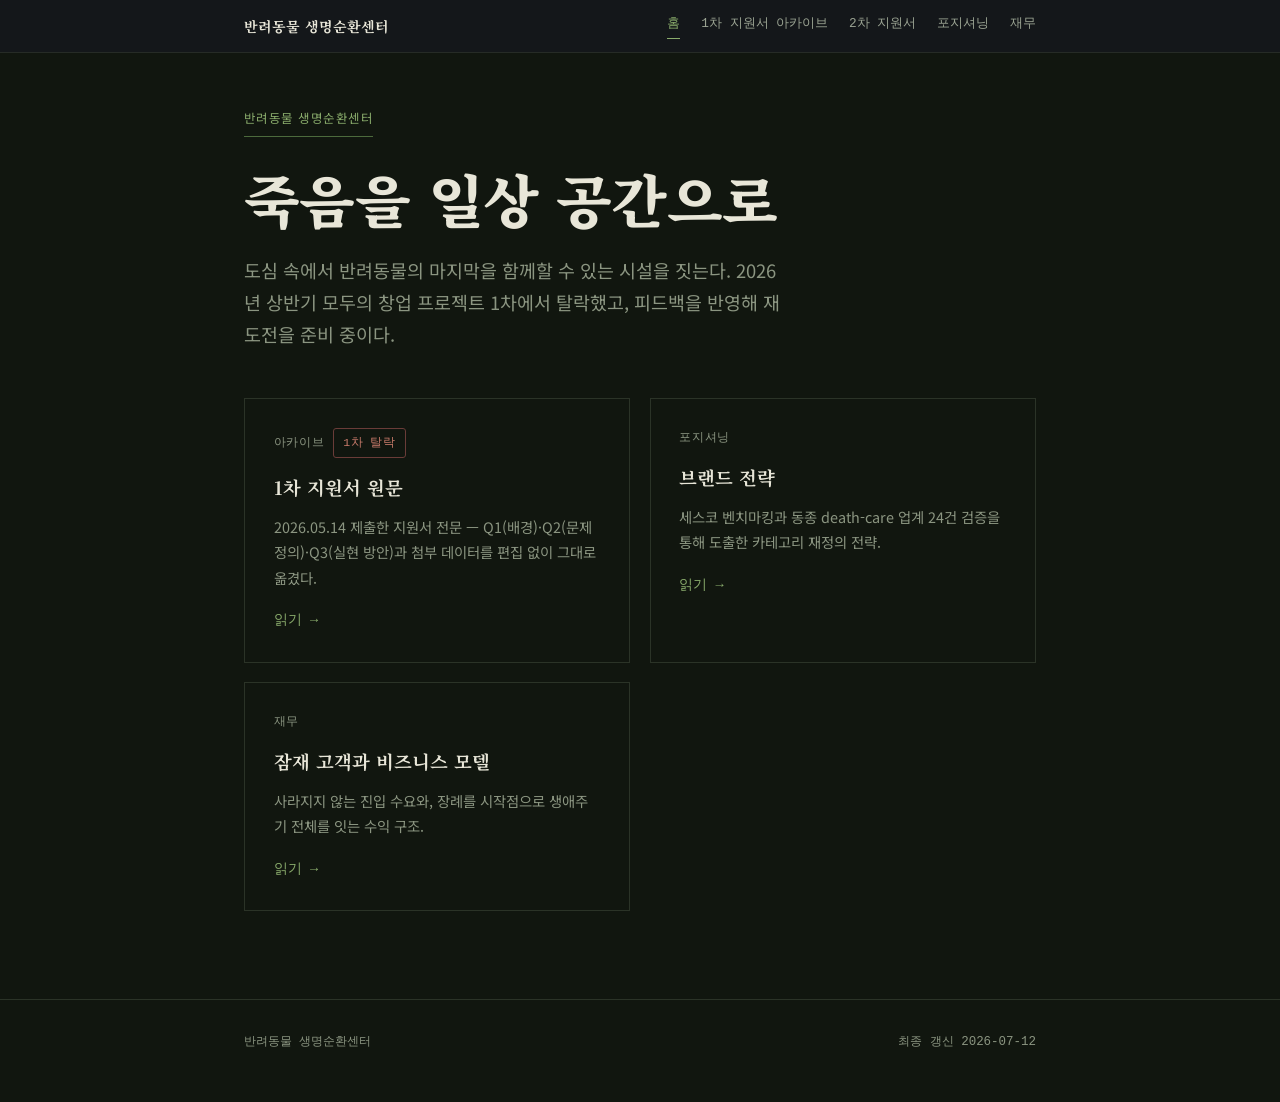
==== commit 4ddc7644: "브랜드명을 '반려동물 생명순환센터'로 확정, '공원' 프레임 제거 사업명·사이트 전반의 "도심 공원형" 표현을 "반려동물 생명순환센터"로 교체. "공원"이 주는 법적 이점이 없고(" ====
--- a/index.html
+++ b/index.html
@@ -3,8 +3,8 @@
 <head>
 <meta charset="utf-8" />
 <meta name="viewport" content="width=device-width, initial-scale=1" />
-<title>도심 공원형 반려동물 장례 프로젝트</title>
-<meta name="description" content="도심 공원 안 반려동물 장묘 시설 — 죽음을 일상 공간으로. 1차 지원서 아카이브와 브랜드 전략을 공개한다." />
+<title>반려동물 생명순환센터</title>
+<meta name="description" content="반려동물의 마지막을 친환경 자원 순환으로 되돌리는 생명순환센터 — 죽음을 일상 공간으로. 1차 지원서 아카이브와 브랜드 전략을 공개한다." />
 <link rel="preconnect" href="https://fonts.googleapis.com" />
 <link rel="preconnect" href="https://fonts.gstatic.com" crossorigin />
 <link href="https://fonts.googleapis.com/css2?family=Noto+Serif+KR:wght@500;700;900&family=Noto+Sans+KR:wght@400;500;700&display=swap" rel="stylesheet" />
@@ -15,7 +15,7 @@
 
 <nav class="sitenav">
   <div class="sitenav-wrap">
-    <a class="sitenav-brand" href="index.html">도심 공원형 반려동물 장례 프로젝트</a>
+    <a class="sitenav-brand" href="index.html">반려동물 생명순환센터</a>
     <div class="sitenav-links">
       <a href="index.html" class="active">홈</a>
       <a href="apply-round1.html">1차 지원서 아카이브</a>
@@ -28,9 +28,9 @@
 
 <section class="hero">
   <div class="wrap">
-    <span class="eyebrow">도심 공원형 반려동물 장묘 시설</span>
+    <span class="eyebrow">반려동물 생명순환센터</span>
     <h1 class="reveal">죽음을 일상 공간으로</h1>
-    <p class="sub reveal">도심 공원 안에 반려동물의 마지막을 함께할 수 있는 장묘 시설을 짓는다. 2026년 상반기 모두의 창업 프로젝트 1차에서 탈락했고, 피드백을 반영해 재도전을 준비 중이다.</p>
+    <p class="sub reveal">도심 속에서 반려동물의 마지막을 함께할 수 있는 시설을 짓는다. 2026년 상반기 모두의 창업 프로젝트 1차에서 탈락했고, 피드백을 반영해 재도전을 준비 중이다.</p>
 
     <div class="linkgrid reveal">
       <a class="linkcard" href="apply-round1.html">
@@ -56,7 +56,7 @@
 
 <footer>
   <div class="wrap">
-    <span>도심 공원형 반려동물 장례 프로젝트</span>
+    <span>반려동물 생명순환센터</span>
     <span>최종 갱신 2026-07-12</span>
   </div>
 </footer>
